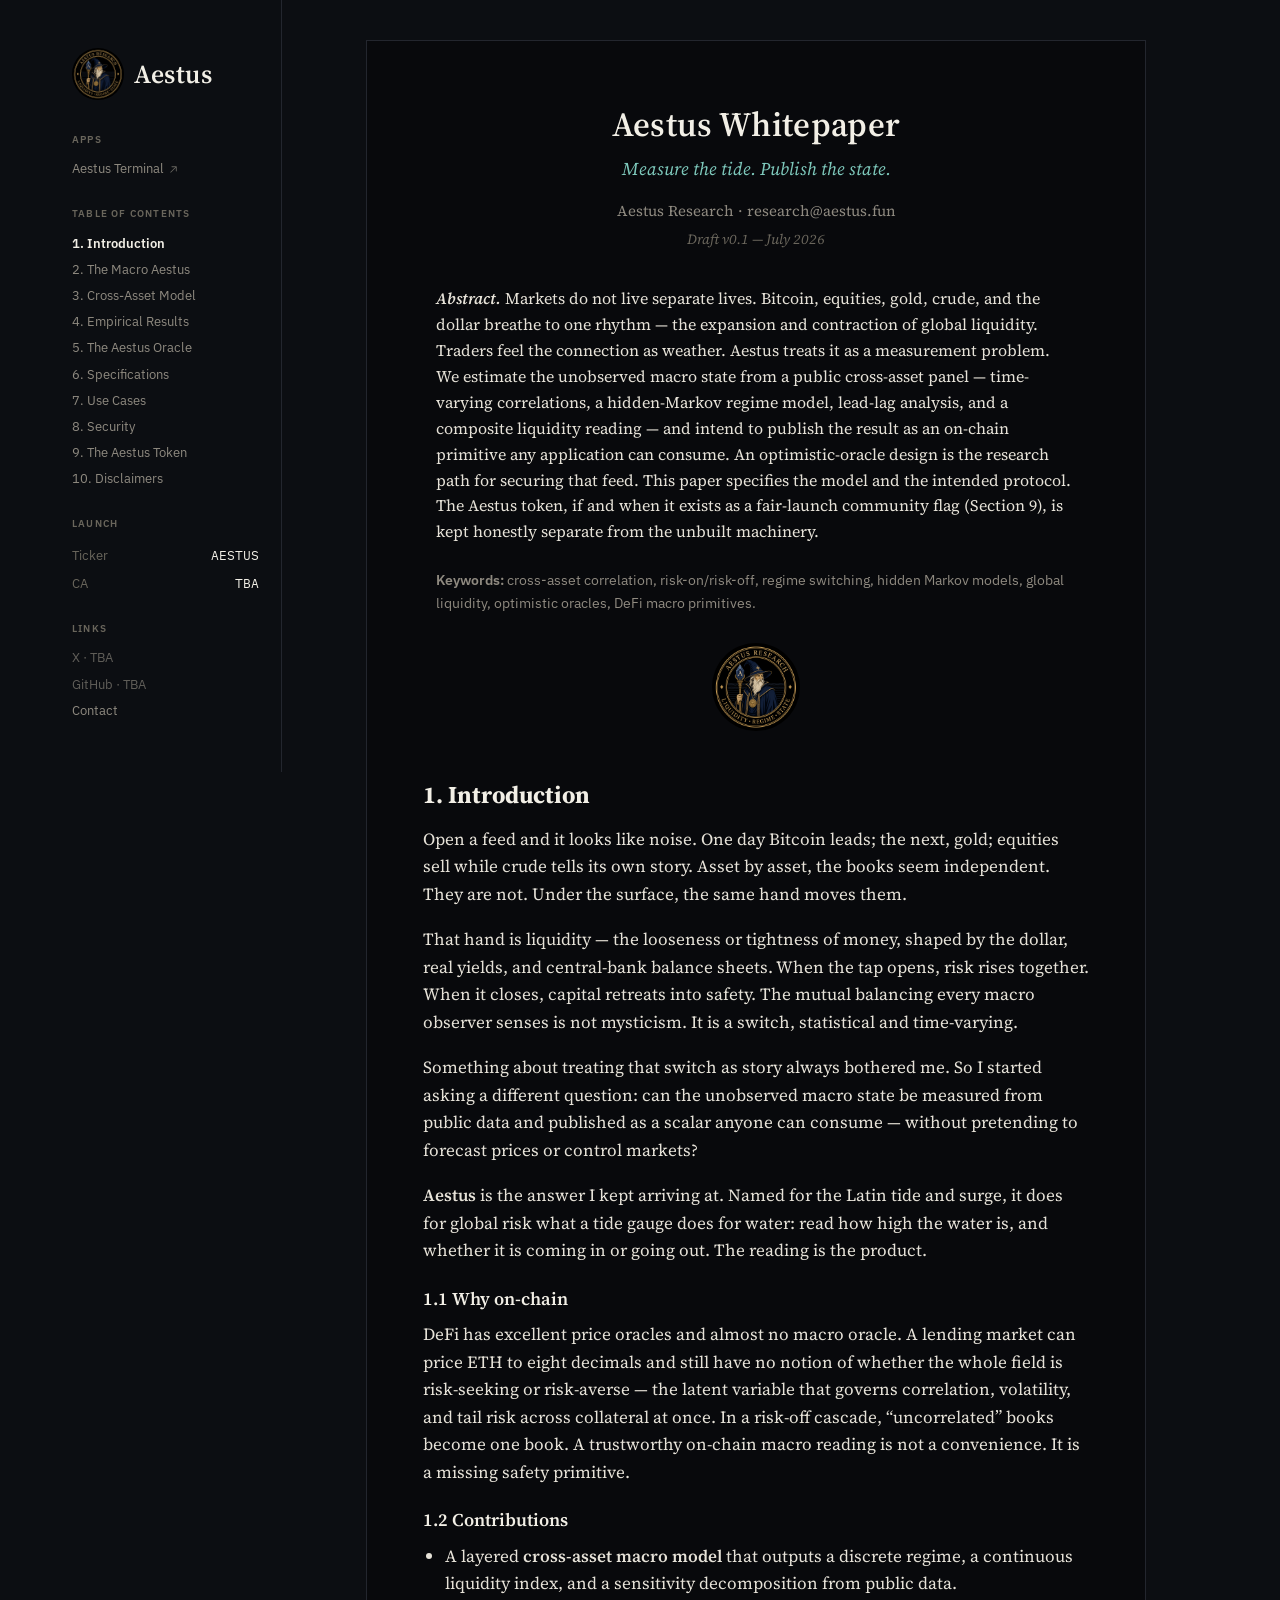
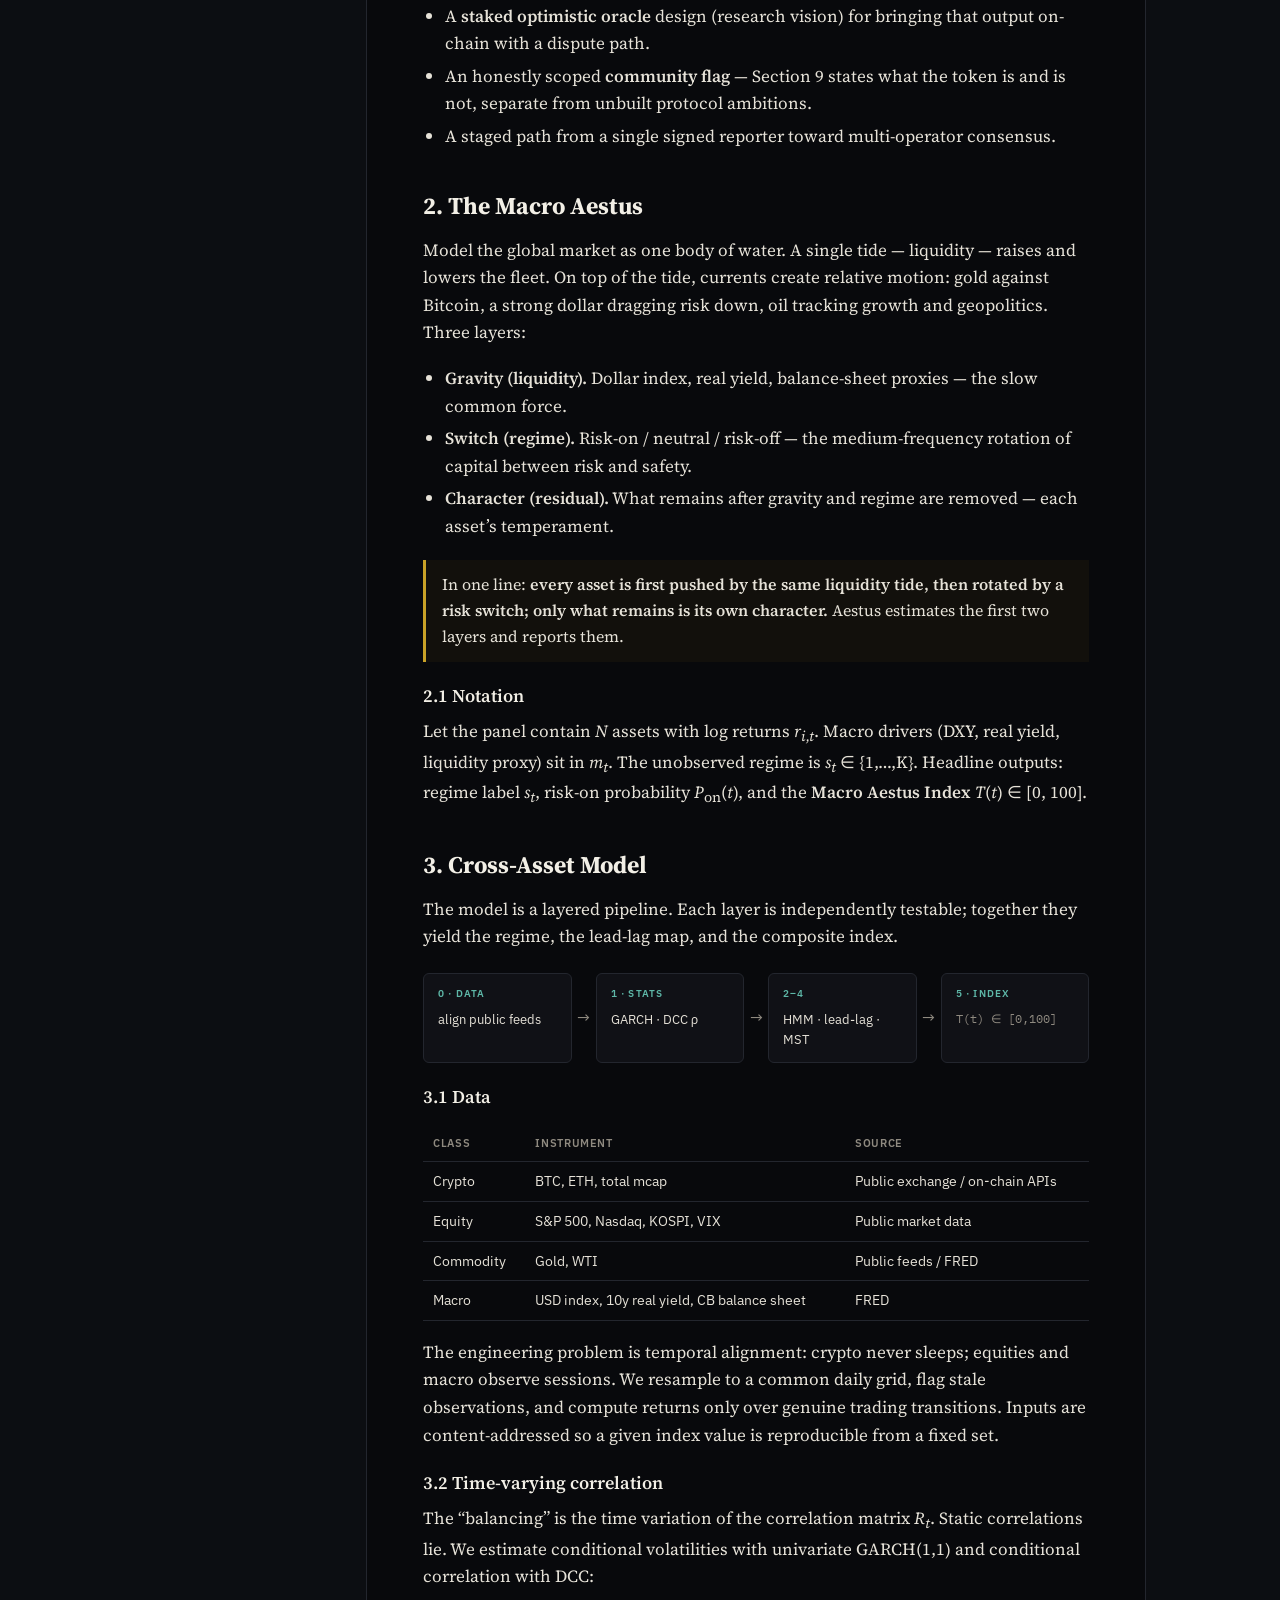
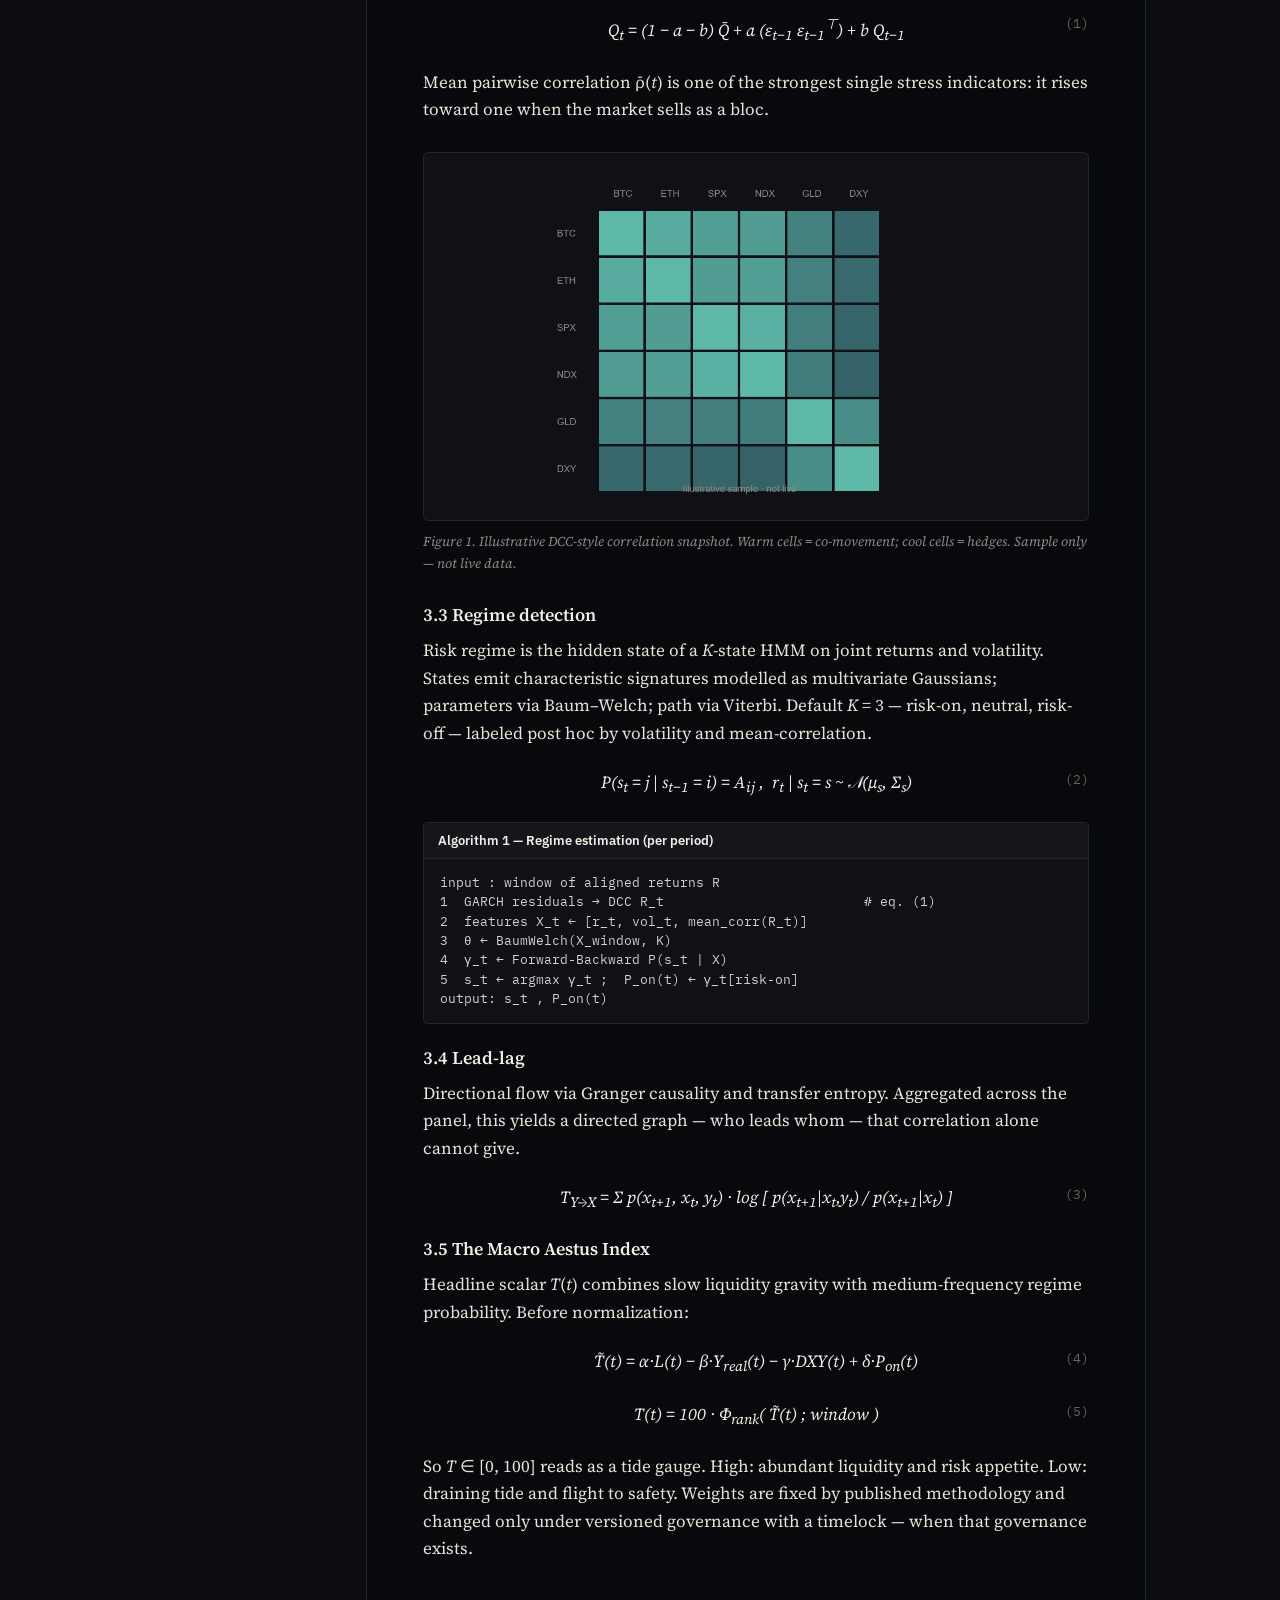
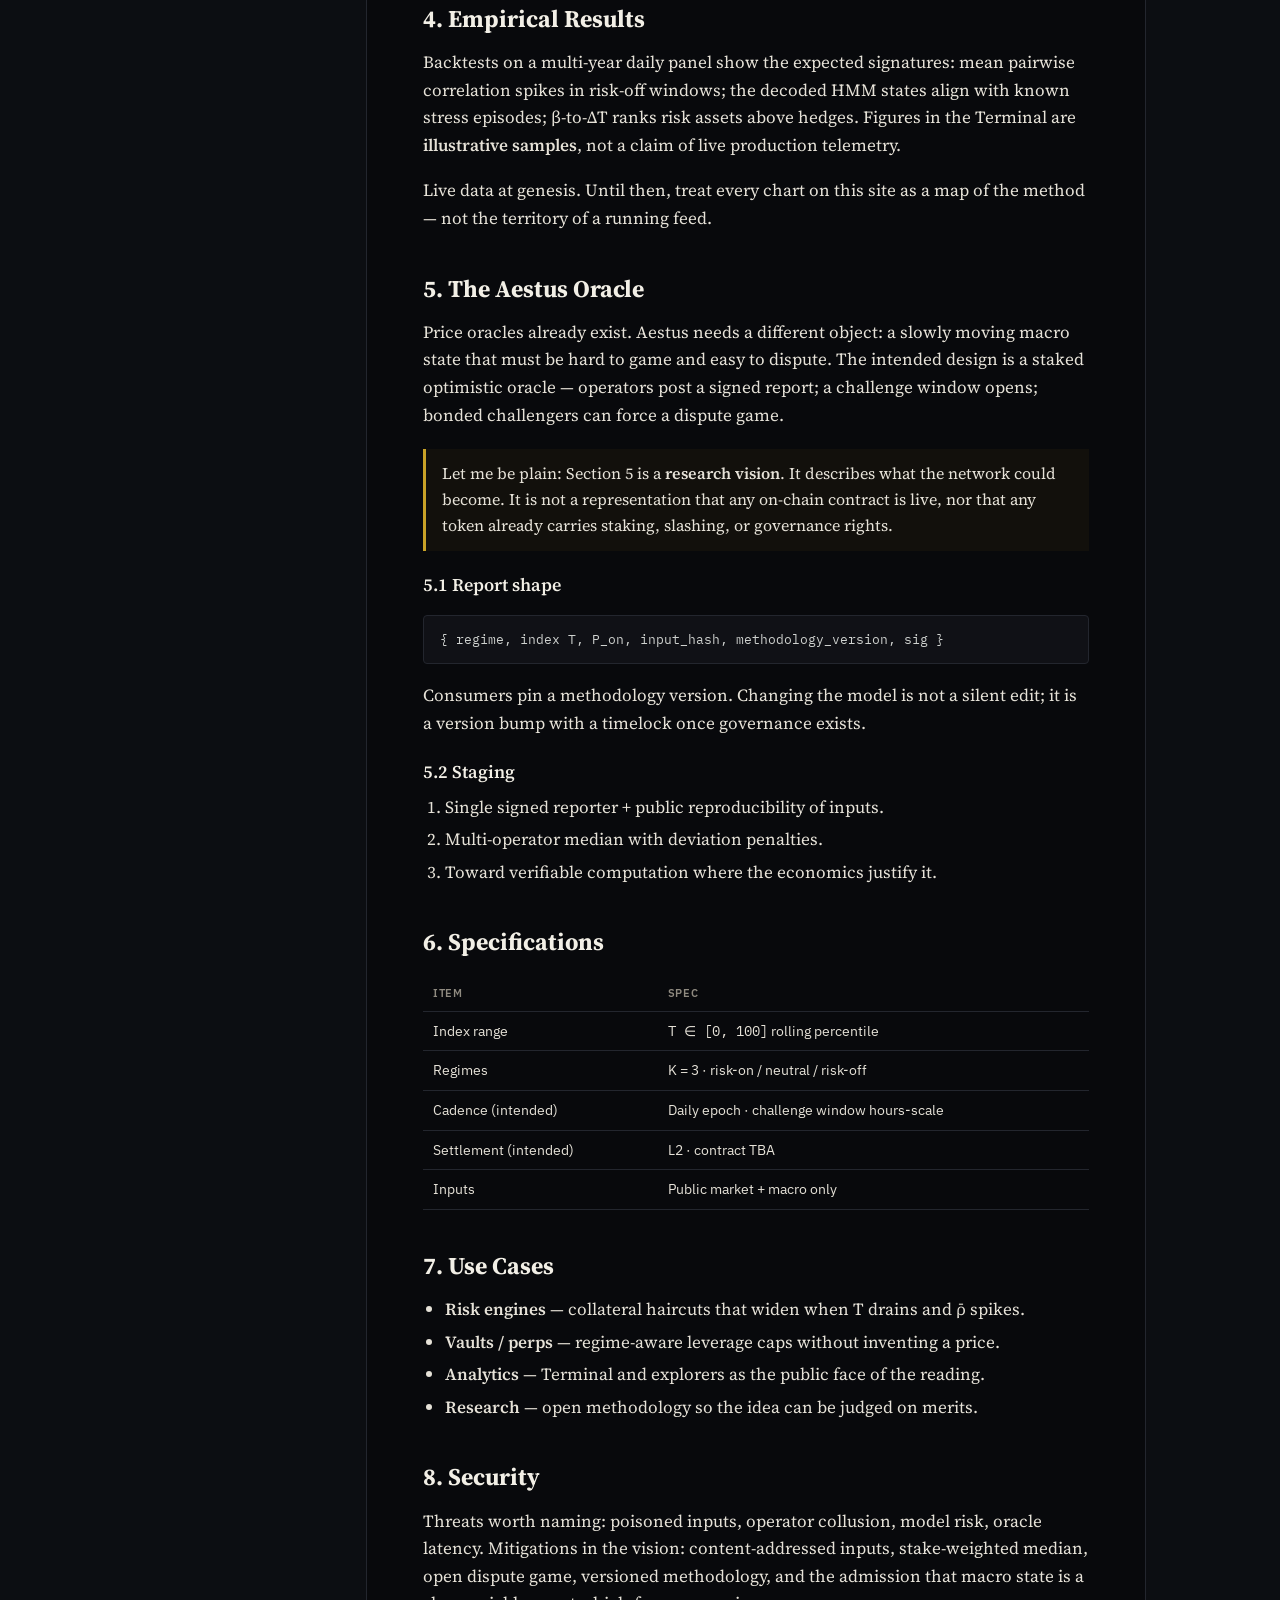
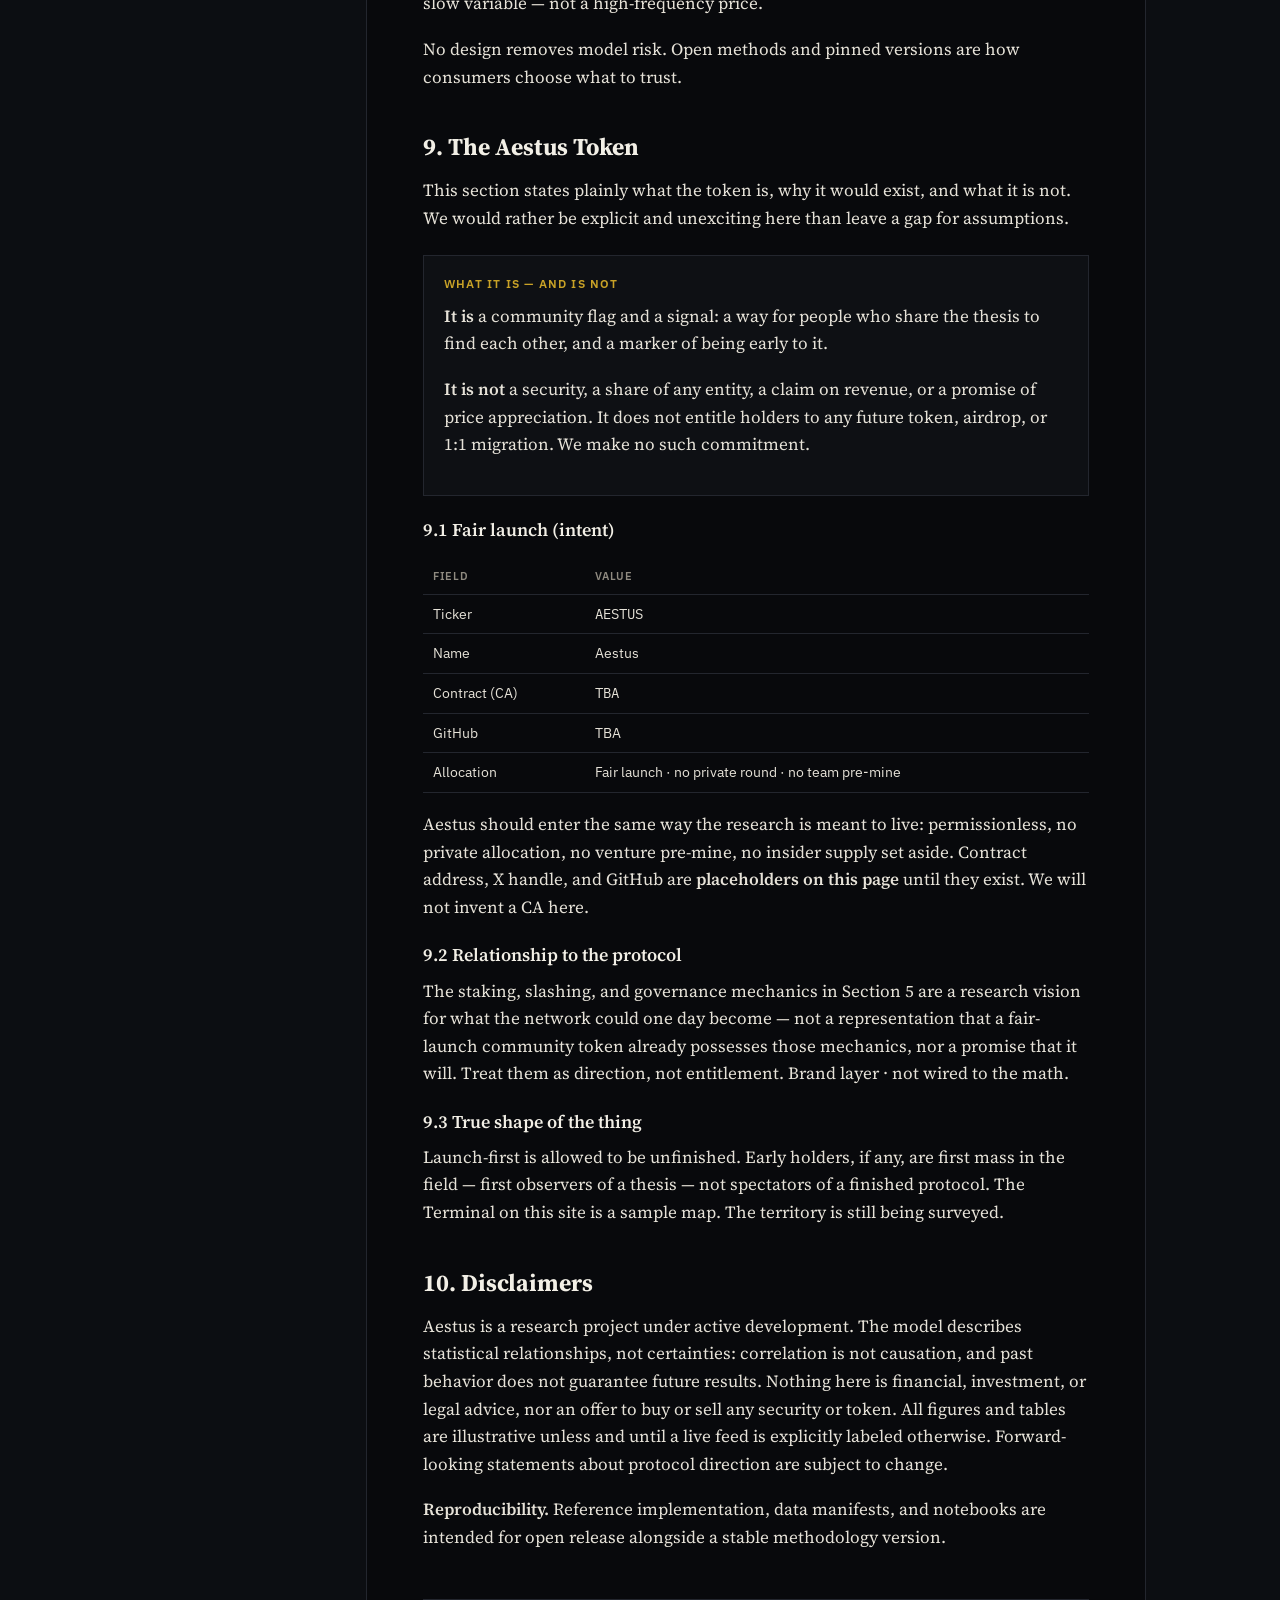
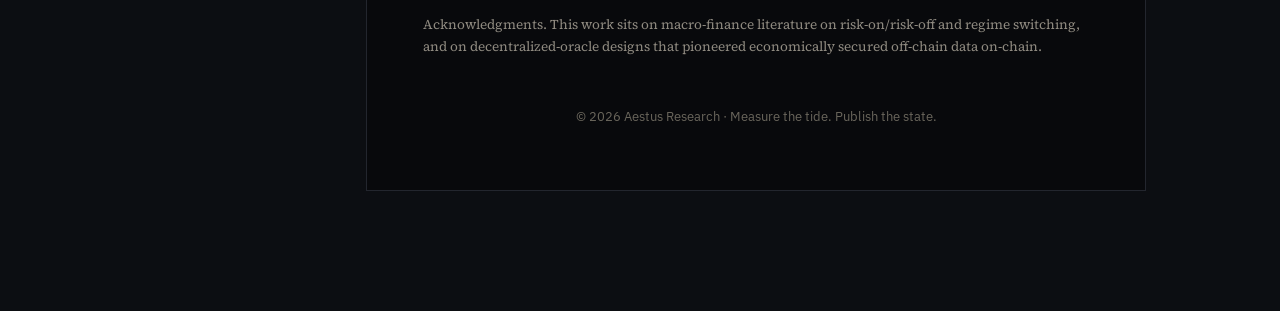
==== index.html @ 65a4066f "Add Aestus whitepaper site, SAMPLE Terminal, and brand assets. Co-authored-by: Cursor <cursoragent@c" ====
<!DOCTYPE html>
<html lang="en">
<head>
  <meta charset="UTF-8" />
  <meta name="viewport" content="width=device-width, initial-scale=1" />
  <title>Aestus Whitepaper</title>
  <meta name="description" content="Aestus — measure the liquidity tide, publish the macro state." />
  <link rel="icon" href="assets/favicon.ico" sizes="any" />
  <link rel="icon" type="image/png" sizes="32x32" href="assets/favicon-32.png" />
  <link rel="icon" type="image/png" sizes="16x16" href="assets/favicon-16.png" />
  <link rel="apple-touch-icon" sizes="180x180" href="assets/apple-touch-icon.png" />
  <link rel="preconnect" href="https://fonts.googleapis.com" />
  <link rel="preconnect" href="https://fonts.gstatic.com" crossorigin />
  <link href="https://fonts.googleapis.com/css2?family=IBM+Plex+Mono:wght@400;500&family=IBM+Plex+Sans:wght@400;500;600&family=Source+Serif+4:ital,opsz,wght@0,8..60,400;0,8..60,600;0,8..60,700;1,8..60,400&display=swap" rel="stylesheet" />
  <link rel="stylesheet" href="style.css" />
</head>
<body>
<div class="layout">
<aside class="sidebar">
  <div class="brand">
    <img src="assets/logo.png" alt="Aestus seal" />
    <span class="word">Aestus</span>
  </div>

  <div class="nav-group">
    <div class="nav-label">Apps</div>
    <a href="terminal.html">Aestus Terminal<svg class="ext" viewBox="0 0 7 7" fill="currentColor"><path d="M0.39 6.62C0.2 6.43 0.19 6.17 0.38 5.98L4.67 1.68L5.33 1.08L3.18 1.15H1.89C1.65 1.15 1.44 0.95 1.44 0.71C1.44 0.46 1.62 0.25 1.91 0.25H6.27C6.57 0.25 6.76 0.45 6.76 0.73V5.1C6.76 5.37 6.54 5.57 6.3 5.57C6.05 5.57 5.85 5.35 5.85 5.12V3.8L5.94 1.64L5.31 2.33L1.02 6.62C0.83 6.8 0.57 6.79 0.39 6.62Z"/></svg></a>
  </div>

  <div class="nav-group toc">
    <div class="nav-label">Table of Contents</div>
    <a href="#intro" class="active">1. Introduction</a>
    <a href="#tide">2. The Macro Aestus</a>
    <a href="#model">3. Cross-Asset Model</a>
    <a href="#empirical">4. Empirical Results</a>
    <a href="#oracle">5. The Aestus Oracle</a>
    <a href="#spec">6. Specifications</a>
    <a href="#usecases">7. Use Cases</a>
    <a href="#security">8. Security</a>
    <a href="#token">9. The Aestus Token</a>
    <a href="#disc">10. Disclaimers</a>
  </div>

  <div class="nav-group">
    <div class="nav-label">Launch</div>
    <span class="side-meta"><span class="k">Ticker</span> <span class="v mono">AESTUS</span></span>
    <span class="side-meta"><span class="k">CA</span> <span class="v mono">TBA</span></span>
  </div>

  <div class="nav-group">
    <div class="nav-label">Links</div>
    <a href="#" aria-disabled="true" id="link-x">X · TBA</a>
    <a href="#" aria-disabled="true" id="link-github">GitHub · TBA</a>
    <a href="mailto:research@aestus.fun">Contact</a>
  </div>
</aside>

<main class="main">
<article class="card">
  <h1 class="doc-title">Aestus Whitepaper</h1>
  <div class="subtitle">Measure the tide. Publish the state.</div>
  <div class="byline">Aestus Research &middot; <a href="mailto:research@aestus.fun">research@aestus.fun</a></div>
  <div class="docdate">Draft v0.1 — July 2026</div>

  <div class="abstract">
    <p><span class="ab-label">Abstract. </span>
    Markets do not live separate lives. Bitcoin, equities, gold, crude, and the dollar breathe
    to one rhythm — the expansion and contraction of global liquidity. Traders feel the
    connection as weather. Aestus treats it as a measurement problem. We estimate the
    unobserved macro state from a public cross-asset panel — time-varying correlations, a
    hidden-Markov regime model, lead-lag analysis, and a composite liquidity reading — and
    intend to publish the result as an on-chain primitive any application can consume.
    An optimistic-oracle design is the research path for securing that feed. This paper
    specifies the model and the intended protocol. The Aestus token, if and when it exists as
    a fair-launch community flag (Section 9), is kept honestly separate from the unbuilt
    machinery.</p>
  </div>
  <div class="keywords"><strong>Keywords:</strong> cross-asset correlation, risk-on/risk-off,
    regime switching, hidden Markov models, global liquidity, optimistic oracles,
    DeFi macro primitives.</div>

  <span class="emblem"><img src="assets/logo.png" alt="" /></span>

  <h2 id="intro">1. Introduction</h2>
  <p>
    Open a feed and it looks like noise. One day Bitcoin leads; the next, gold; equities sell
    while crude tells its own story. Asset by asset, the books seem independent. They are not.
    Under the surface, the same hand moves them.
  </p>
  <p>
    That hand is liquidity — the looseness or tightness of money, shaped by the dollar, real
    yields, and central-bank balance sheets. When the tap opens, risk rises together. When it
    closes, capital retreats into safety. The mutual balancing every macro observer senses is
    not mysticism. It is a switch, statistical and time-varying.
  </p>
  <p>
    Something about treating that switch as story always bothered me. So I started asking a
    different question: can the unobserved macro state be measured from public data and
    published as a scalar anyone can consume — without pretending to forecast prices or
    control markets?
  </p>
  <p>
    <strong>Aestus</strong> is the answer I kept arriving at. Named for the Latin tide and
    surge, it does for global risk what a tide gauge does for water: read how high the water
    is, and whether it is coming in or going out. The reading is the product.
  </p>

  <h3>1.1 Why on-chain</h3>
  <p>
    DeFi has excellent price oracles and almost no macro oracle. A lending market can price ETH
    to eight decimals and still have no notion of whether the whole field is risk-seeking or
    risk-averse — the latent variable that governs correlation, volatility, and tail risk across
    collateral at once. In a risk-off cascade, “uncorrelated” books become one book. A
    trustworthy on-chain macro reading is not a convenience. It is a missing safety primitive.
  </p>

  <h3>1.2 Contributions</h3>
  <ul>
    <li>A layered <strong>cross-asset macro model</strong> that outputs a discrete regime, a
      continuous liquidity index, and a sensitivity decomposition from public data.</li>
    <li>A <strong>staked optimistic oracle</strong> design (research vision) for bringing that
      output on-chain with a dispute path.</li>
    <li>An honestly scoped <strong>community flag</strong> — Section 9 states what the token is
      and is not, separate from unbuilt protocol ambitions.</li>
    <li>A staged path from a single signed reporter toward multi-operator consensus.</li>
  </ul>

  <h2 id="tide">2. The Macro Aestus</h2>
  <p>
    Model the global market as one body of water. A single tide — liquidity — raises and lowers
    the fleet. On top of the tide, currents create relative motion: gold against Bitcoin, a
    strong dollar dragging risk down, oil tracking growth and geopolitics. Three layers:
  </p>
  <ul>
    <li><strong>Gravity (liquidity).</strong> Dollar index, real yield, balance-sheet proxies —
      the slow common force.</li>
    <li><strong>Switch (regime).</strong> Risk-on / neutral / risk-off — the medium-frequency
      rotation of capital between risk and safety.</li>
    <li><strong>Character (residual).</strong> What remains after gravity and regime are removed —
      each asset’s temperament.</li>
  </ul>
  <div class="callout">
    In one line: <strong>every asset is first pushed by the same liquidity tide, then rotated by
    a risk switch; only what remains is its own character.</strong> Aestus estimates the first
    two layers and reports them.
  </div>

  <h3>2.1 Notation</h3>
  <p>
    Let the panel contain <em>N</em> assets with log returns
    <em>r<sub>i,t</sub></em>. Macro drivers (DXY, real yield, liquidity proxy) sit in
    <em>m<sub>t</sub></em>. The unobserved regime is
    <em>s<sub>t</sub></em> ∈ {1,…,K}. Headline outputs: regime label <em>s<sub>t</sub></em>,
    risk-on probability <em>P</em><sub>on</sub>(<em>t</em>), and the
    <strong>Macro Aestus Index</strong> <em>T</em>(<em>t</em>) ∈ [0, 100].
  </p>

  <h2 id="model">3. Cross-Asset Model</h2>
  <p>
    The model is a layered pipeline. Each layer is independently testable; together they yield
    the regime, the lead-lag map, and the composite index.
  </p>

  <div class="flow">
    <div class="flow-node"><div class="lbl">0 · Data</div><div class="ln">align public feeds</div></div>
    <div class="flow-arrow">→</div>
    <div class="flow-node"><div class="lbl">1 · Stats</div><div class="ln">GARCH · DCC ρ</div></div>
    <div class="flow-arrow">→</div>
    <div class="flow-node"><div class="lbl">2–4</div><div class="ln">HMM · lead-lag · MST</div></div>
    <div class="flow-arrow">→</div>
    <div class="flow-node"><div class="lbl">5 · Index</div><div class="ln mono">T(t) ∈ [0,100]</div></div>
  </div>

  <h3>3.1 Data</h3>
  <table>
    <thead><tr><th>Class</th><th>Instrument</th><th>Source</th></tr></thead>
    <tbody>
      <tr><td>Crypto</td><td>BTC, ETH, total mcap</td><td>Public exchange / on-chain APIs</td></tr>
      <tr><td>Equity</td><td>S&amp;P 500, Nasdaq, KOSPI, VIX</td><td>Public market data</td></tr>
      <tr><td>Commodity</td><td>Gold, WTI</td><td>Public feeds / FRED</td></tr>
      <tr><td>Macro</td><td>USD index, 10y real yield, CB balance sheet</td><td>FRED</td></tr>
    </tbody>
  </table>
  <p>
    The engineering problem is temporal alignment: crypto never sleeps; equities and macro
    observe sessions. We resample to a common daily grid, flag stale observations, and compute
    returns only over genuine trading transitions. Inputs are content-addressed so a given
    index value is reproducible from a fixed set.
  </p>

  <h3>3.2 Time-varying correlation</h3>
  <p>
    The “balancing” is the time variation of the correlation matrix <em>R<sub>t</sub></em>.
    Static correlations lie. We estimate conditional volatilities with univariate GARCH(1,1)
    and conditional correlation with DCC:
  </p>
  <div class="eq">
    Q<sub>t</sub> = (1 − a − b) Q̄ + a (ε<sub>t−1</sub> ε<sub>t−1</sub><sup>⊤</sup>) + b Q<sub>t−1</sub>
    <span class="num">(1)</span>
  </div>
  <p>
    Mean pairwise correlation ρ̄(<em>t</em>) is one of the strongest single stress indicators:
    it rises toward one when the market sells as a bloc.
  </p>

  <div class="figure">
    <div class="frame">
      <img src="assets/heatmap.png" width="420" height="320" alt="Illustrative correlation heatmap" style="width:100%;max-width:440px;height:auto;display:block;margin:0 auto" />
    </div>
    <div class="figcaption">Figure 1. Illustrative DCC-style correlation snapshot. Warm cells =
      co-movement; cool cells = hedges. Sample only — not live data.</div>
  </div>

  <h3>3.3 Regime detection</h3>
  <p>
    Risk regime is the hidden state of a <em>K</em>-state HMM on joint returns and volatility.
    States emit characteristic signatures modelled as multivariate Gaussians; parameters via
    Baum–Welch; path via Viterbi. Default <em>K</em> = 3 — risk-on, neutral, risk-off —
    labeled post hoc by volatility and mean-correlation.
  </p>
  <div class="eq">
    P(s<sub>t</sub> = j | s<sub>t−1</sub> = i) = A<sub>ij</sub> ,&nbsp;
    r<sub>t</sub> | s<sub>t</sub> = s ~ 𝒩(μ<sub>s</sub>, Σ<sub>s</sub>)
    <span class="num">(2)</span>
  </div>
  <div class="algo">
    <div class="algo-title">Algorithm 1 — Regime estimation (per period)</div>
    <pre>input : window of aligned returns R
1  GARCH residuals → DCC R_t                         # eq. (1)
2  features X_t ← [r_t, vol_t, mean_corr(R_t)]
3  θ ← BaumWelch(X_window, K)
4  γ_t ← Forward-Backward P(s_t | X)
5  s_t ← argmax γ_t ;  P_on(t) ← γ_t[risk-on]
output: s_t , P_on(t)</pre>
  </div>

  <h3>3.4 Lead-lag</h3>
  <p>
    Directional flow via Granger causality and transfer entropy. Aggregated across the panel,
    this yields a directed graph — who leads whom — that correlation alone cannot give.
  </p>
  <div class="eq">
    T<sub>Y→X</sub> = Σ p(x<sub>t+1</sub>, x<sub>t</sub>, y<sub>t</sub>) · log
    [ p(x<sub>t+1</sub>|x<sub>t</sub>,y<sub>t</sub>) / p(x<sub>t+1</sub>|x<sub>t</sub>) ]
    <span class="num">(3)</span>
  </div>

  <h3>3.5 The Macro Aestus Index</h3>
  <p>
    Headline scalar <em>T</em>(<em>t</em>) combines slow liquidity gravity with medium-frequency
    regime probability. Before normalization:
  </p>
  <div class="eq">
    T̃(t) = α·L(t) − β·Y<sub>real</sub>(t) − γ·DXY(t) + δ·P<sub>on</sub>(t)
    <span class="num">(4)</span>
  </div>
  <div class="eq">
    T(t) = 100 · Φ<sub>rank</sub>( T̃(t) ; window )
    <span class="num">(5)</span>
  </div>
  <p>
    So <em>T</em> ∈ [0, 100] reads as a tide gauge. High: abundant liquidity and risk appetite.
    Low: draining tide and flight to safety. Weights are fixed by published methodology and
    changed only under versioned governance with a timelock — when that governance exists.
  </p>

  <h2 id="empirical">4. Empirical Results</h2>
  <p>
    Backtests on a multi-year daily panel show the expected signatures: mean pairwise
    correlation spikes in risk-off windows; the decoded HMM states align with known stress
    episodes; β-to-ΔT ranks risk assets above hedges. Figures in the Terminal are
    <strong>illustrative samples</strong>, not a claim of live production telemetry.
  </p>
  <p>
    Live data at genesis. Until then, treat every chart on this site as a map of the method —
    not the territory of a running feed.
  </p>

  <h2 id="oracle">5. The Aestus Oracle</h2>
  <p>
    Price oracles already exist. Aestus needs a different object: a slowly moving macro state
    that must be hard to game and easy to dispute. The intended design is a staked optimistic
    oracle — operators post a signed report; a challenge window opens; bonded challengers can
    force a dispute game.
  </p>
  <div class="callout">
    Let me be plain: Section 5 is a <strong>research vision</strong>. It describes what the
    network could become. It is not a representation that any on-chain contract is live, nor
    that any token already carries staking, slashing, or governance rights.
  </div>

  <h3>5.1 Report shape</h3>
  <pre>{ regime, index T, P_on, input_hash, methodology_version, sig }</pre>
  <p>
    Consumers pin a methodology version. Changing the model is not a silent edit; it is a
    version bump with a timelock once governance exists.
  </p>

  <h3>5.2 Staging</h3>
  <ol>
    <li>Single signed reporter + public reproducibility of inputs.</li>
    <li>Multi-operator median with deviation penalties.</li>
    <li>Toward verifiable computation where the economics justify it.</li>
  </ol>

  <h2 id="spec">6. Specifications</h2>
  <table>
    <thead><tr><th>Item</th><th>Spec</th></tr></thead>
    <tbody>
      <tr><td>Index range</td><td><span class="mono">T ∈ [0, 100]</span> rolling percentile</td></tr>
      <tr><td>Regimes</td><td>K = 3 · risk-on / neutral / risk-off</td></tr>
      <tr><td>Cadence (intended)</td><td>Daily epoch · challenge window hours-scale</td></tr>
      <tr><td>Settlement (intended)</td><td>L2 · contract TBA</td></tr>
      <tr><td>Inputs</td><td>Public market + macro only</td></tr>
    </tbody>
  </table>

  <h2 id="usecases">7. Use Cases</h2>
  <ul>
    <li><strong>Risk engines</strong> — collateral haircuts that widen when T drains and ρ̄ spikes.</li>
    <li><strong>Vaults / perps</strong> — regime-aware leverage caps without inventing a price.</li>
    <li><strong>Analytics</strong> — Terminal and explorers as the public face of the reading.</li>
    <li><strong>Research</strong> — open methodology so the idea can be judged on merits.</li>
  </ul>

  <h2 id="security">8. Security</h2>
  <p>
    Threats worth naming: poisoned inputs, operator collusion, model risk, oracle latency.
    Mitigations in the vision: content-addressed inputs, stake-weighted median, open dispute
    game, versioned methodology, and the admission that macro state is a slow variable — not a
    high-frequency price.
  </p>
  <p>
    No design removes model risk. Open methods and pinned versions are how consumers choose
    what to trust.
  </p>

  <h2 id="token">9. The Aestus Token</h2>
  <p>
    This section states plainly what the token is, why it would exist, and what it is not.
    We would rather be explicit and unexciting here than leave a gap for assumptions.
  </p>

  <div class="honesty">
    <h4>What it is — and is not</h4>
    <p>
      <strong>It is</strong> a community flag and a signal: a way for people who share the
      thesis to find each other, and a marker of being early to it.
    </p>
    <p>
      <strong>It is not</strong> a security, a share of any entity, a claim on revenue, or a
      promise of price appreciation. It does not entitle holders to any future token, airdrop,
      or 1:1 migration. We make no such commitment.
    </p>
  </div>

  <h3>9.1 Fair launch (intent)</h3>
  <table>
    <thead><tr><th>Field</th><th>Value</th></tr></thead>
    <tbody>
      <tr><td>Ticker</td><td><span class="mono">AESTUS</span></td></tr>
      <tr><td>Name</td><td>Aestus</td></tr>
      <tr><td>Contract (CA)</td><td><span class="mono" id="ca-value">TBA</span></td></tr>
      <tr><td>GitHub</td><td><span id="github-value">TBA</span></td></tr>
      <tr><td>Allocation</td><td>Fair launch · no private round · no team pre-mine</td></tr>
    </tbody>
  </table>
  <p>
    Aestus should enter the same way the research is meant to live: permissionless, no private
    allocation, no venture pre-mine, no insider supply set aside. Contract address, X handle,
    and GitHub are <strong>placeholders on this page</strong> until they exist. We will not
    invent a CA here.
  </p>

  <h3>9.2 Relationship to the protocol</h3>
  <p>
    The staking, slashing, and governance mechanics in Section 5 are a research vision for what
    the network could one day become — not a representation that a fair-launch community token
    already possesses those mechanics, nor a promise that it will. Treat them as direction, not
    entitlement. Brand layer · not wired to the math.
  </p>

  <h3>9.3 True shape of the thing</h3>
  <p>
    Launch-first is allowed to be unfinished. Early holders, if any, are first mass in the field —
    first observers of a thesis — not spectators of a finished protocol. The Terminal on this
    site is a sample map. The territory is still being surveyed.
  </p>

  <h2 id="disc">10. Disclaimers</h2>
  <p>
    Aestus is a research project under active development. The model describes statistical
    relationships, not certainties: correlation is not causation, and past behavior does not
    guarantee future results. Nothing here is financial, investment, or legal advice, nor an
    offer to buy or sell any security or token. All figures and tables are illustrative unless
    and until a live feed is explicitly labeled otherwise. Forward-looking statements about
    protocol direction are subject to change.
  </p>
  <p>
    <strong>Reproducibility.</strong> Reference implementation, data manifests, and notebooks
    are intended for open release alongside a stable methodology version.
  </p>

  <div class="footnote">
    <p>Acknowledgments. This work sits on macro-finance literature on risk-on/risk-off and
      regime switching, and on decentralized-oracle designs that pioneered economically secured
      off-chain data on-chain.</p>
  </div>

  <div class="footer">© 2026 Aestus Research · Measure the tide. Publish the state.</div>
</article>
</main>
</div>

<script>
(function () {
  var links = Array.prototype.slice.call(document.querySelectorAll('.toc a'));
  var ids = links.map(function (a) { return a.getAttribute('href').slice(1); });
  var sections = ids.map(function (id) { return document.getElementById(id); }).filter(Boolean);
  function sync() {
    var y = window.scrollY + 80;
    var cur = sections[0] && sections[0].id;
    for (var i = 0; i < sections.length; i++) {
      if (sections[i].offsetTop <= y) cur = sections[i].id;
    }
    links.forEach(function (a) {
      a.classList.toggle('active', a.getAttribute('href') === '#' + cur);
    });
  }
  window.addEventListener('scroll', sync, { passive: true });
  sync();
})();
</script>
</body>
</html>
---- style.css ----
:root {
  --paper: #0c0e12;
  --card: #08090c;
  --ink: #e6e2d8;
  --head: #f2efe6;
  --muted: #8f8a80;
  --faint: #6a665c;
  --rule: #23262e;
  --accent: #5eb8a8;
  --accent-soft: #7ec9bc;
  --gold: #c9a227;
  --navy: #1a2744;
  --link: #6a9fd4;
  --panel: #101116;
  --green: #5dbb72;
  --warn: #c9a227;
  --off: #d46a8a;
  --sidebar: 232px;
}

* { box-sizing: border-box; }
html { scroll-behavior: smooth; }
body {
  margin: 0;
  background: var(--paper);
  color: var(--ink);
  font-family: "Source Serif 4", "Times New Roman", serif;
  font-size: 17px;
  line-height: 1.62;
  -webkit-font-smoothing: antialiased;
}
a { color: var(--link); text-decoration: none; }
a:hover { text-decoration: underline; }
::selection { background: var(--link); color: #111; }

.layout {
  display: grid;
  grid-template-columns: var(--sidebar) minmax(0, 1fr);
  max-width: 1180px;
  margin: 0 auto;
}
.sidebar {
  align-self: start;
  position: sticky;
  top: 0;
  max-height: 100vh;
  overflow-y: auto;
  padding: 40px 22px 48px;
  font-family: "IBM Plex Sans", system-ui, sans-serif;
  border-right: 1px solid var(--rule);
}
.brand {
  display: flex;
  align-items: center;
  gap: 10px;
  margin: 8px 0 32px;
}
.brand img {
  height: 52px;
  width: auto;
  border-radius: 50%;
  flex: 0 0 auto;
}
.brand .word {
  font-family: "Source Serif 4", serif;
  font-size: 26px;
  font-weight: 600;
  letter-spacing: 0.02em;
  color: var(--head);
}
.nav-group { margin-top: 24px; }
.nav-label {
  font-size: 10px;
  font-weight: 600;
  text-transform: uppercase;
  letter-spacing: 0.12em;
  margin-bottom: 8px;
  color: var(--faint);
}
.nav-group a {
  display: flex;
  align-items: center;
  gap: 6px;
  color: var(--muted);
  font-size: 13px;
  line-height: 1.4;
  padding: 4px 0;
}
.nav-group a:hover { color: var(--head); text-decoration: none; }
.toc a.active { color: var(--head); font-weight: 600; }
.ext { width: 7px; height: 7px; flex: 0 0 auto; opacity: 0.7; }
.side-meta {
  display: flex;
  justify-content: space-between;
  gap: 8px;
  font-size: 12.5px;
  padding: 4px 0;
  color: var(--muted);
}
.side-meta .k { color: var(--faint); }
.side-meta .v { color: var(--head); text-align: right; }
.side-meta .mono, .mono { font-family: "IBM Plex Mono", monospace; }
a[aria-disabled="true"] {
  opacity: 0.65;
  pointer-events: none;
  cursor: default;
}

.main { min-width: 0; padding: 40px 28px 120px; }
.card {
  background: var(--card);
  max-width: 780px;
  margin: 0 auto;
  padding: 64px 56px;
  border: 1px solid var(--rule);
  animation: fadeIn 0.7s ease both;
}
@keyframes fadeIn {
  from { opacity: 0; transform: translateY(6px); }
  to { opacity: 1; transform: none; }
}
@media (prefers-reduced-motion: reduce) {
  .card { animation: none; }
  html { scroll-behavior: auto; }
}

.doc-title {
  font-size: 34px;
  line-height: 1.15;
  font-weight: 600;
  text-align: center;
  margin: 0 0 10px;
  color: var(--head);
  letter-spacing: 0.01em;
}
.subtitle {
  text-align: center;
  color: var(--accent-soft);
  font-size: 18px;
  font-style: italic;
  margin: 0 0 16px;
}
.byline {
  text-align: center;
  color: var(--muted);
  font-size: 15px;
  margin-bottom: 4px;
}
.byline a { color: var(--muted); }
.docdate {
  text-align: center;
  color: var(--faint);
  font-size: 14px;
  margin-bottom: 36px;
  font-style: italic;
}
.abstract {
  font-size: 16px;
  margin: 0 auto 24px;
  max-width: 640px;
}
.abstract .ab-label { font-weight: 600; font-style: italic; }
.keywords {
  font-size: 14px;
  color: var(--muted);
  max-width: 640px;
  margin: 0 auto 18px;
  font-family: "IBM Plex Sans", sans-serif;
}
.emblem {
  display: block;
  text-align: center;
  margin: 28px 0 8px;
}
.emblem img {
  height: 88px;
  width: auto;
  border-radius: 50%;
}

h2 {
  font-size: 24px;
  line-height: 1.35;
  font-weight: 700;
  margin: 40px 0 14px;
  scroll-margin-top: 24px;
  color: var(--head);
}
h3 {
  font-size: 18px;
  line-height: 1.35;
  font-weight: 600;
  margin: 22px 0 10px;
  scroll-margin-top: 24px;
  color: var(--head);
}
p { margin: 0 0 18px; }
ul, ol { margin: 0 0 18px; padding-left: 22px; }
li { margin: 5px 0; }
strong { font-weight: 600; }

.eq {
  text-align: center;
  font-style: italic;
  font-size: 17px;
  margin: 22px 0;
  color: var(--head);
  position: relative;
  padding: 0 36px;
}
.eq .num {
  font-style: normal;
  color: var(--faint);
  position: absolute;
  right: 0;
  font-size: 13px;
  font-family: "IBM Plex Mono", monospace;
}

pre, .algo {
  background: var(--panel);
  border: 1px solid var(--rule);
  border-radius: 4px;
  margin: 18px 0;
  font-family: "IBM Plex Mono", monospace;
  font-size: 12.5px;
  line-height: 1.55;
  color: #cfd2cf;
}
pre { padding: 14px 16px; overflow-x: auto; }
.algo .algo-title {
  background: #15161c;
  border-bottom: 1px solid var(--rule);
  padding: 8px 14px;
  font-weight: 600;
  color: var(--head);
  font-family: "IBM Plex Sans", sans-serif;
  font-size: 12.5px;
}
.algo pre { border: none; margin: 0; background: none; border-radius: 0; }
code {
  font-family: "IBM Plex Mono", monospace;
  font-size: 0.86em;
  background: var(--panel);
  padding: 1px 5px;
  border-radius: 3px;
}

table {
  width: 100%;
  border-collapse: collapse;
  margin: 18px 0;
  font-size: 14px;
  font-family: "IBM Plex Sans", sans-serif;
}
th, td {
  text-align: left;
  padding: 8px 10px;
  border-bottom: 1px solid var(--rule);
  vertical-align: top;
}
th {
  font-weight: 600;
  color: var(--muted);
  font-size: 11px;
  letter-spacing: 0.06em;
  text-transform: uppercase;
}

.figure { margin: 28px 0; text-align: center; }
.figure .frame {
  background: var(--panel);
  border: 1px solid var(--rule);
  border-radius: 6px;
  padding: 16px;
}
.figcaption {
  font-size: 13.5px;
  color: var(--muted);
  margin-top: 10px;
  font-style: italic;
  text-align: left;
}
.callout {
  border-left: 3px solid var(--gold);
  background: #12100c;
  padding: 12px 16px;
  margin: 20px 0;
  font-size: 16px;
}
.honesty {
  border: 1px solid var(--rule);
  background: #0e1014;
  padding: 18px 20px;
  margin: 22px 0;
}
.honesty h4 {
  margin: 0 0 10px;
  font-family: "IBM Plex Sans", sans-serif;
  font-size: 12px;
  letter-spacing: 0.1em;
  text-transform: uppercase;
  color: var(--gold);
  font-style: normal;
  font-weight: 600;
}
.flow {
  display: flex;
  align-items: stretch;
  margin: 22px 0;
  font-family: "IBM Plex Sans", sans-serif;
}
.flow-node {
  flex: 1;
  background: var(--panel);
  border: 1px solid var(--rule);
  border-radius: 6px;
  padding: 12px 14px;
  min-width: 0;
}
.flow-node .lbl {
  font-size: 10px;
  letter-spacing: 0.12em;
  text-transform: uppercase;
  color: var(--accent);
  margin-bottom: 8px;
  font-weight: 600;
}
.flow-node .ln { font-size: 13px; line-height: 1.55; }
.flow-node .ln.mono {
  font-family: "IBM Plex Mono", monospace;
  font-size: 11.5px;
  color: var(--muted);
}
.flow-arrow {
  display: flex;
  align-items: center;
  justify-content: center;
  color: var(--muted);
  font-size: 16px;
  flex: 0 0 24px;
}
.footnote {
  font-size: 13.5px;
  color: var(--muted);
  border-top: 1px solid var(--rule);
  margin-top: 48px;
  padding-top: 14px;
}
.footer {
  font-family: "IBM Plex Sans", sans-serif;
  font-size: 12.5px;
  color: var(--faint);
  text-align: center;
  margin-top: 48px;
}
hr {
  border: none;
  border-top: 1px solid var(--rule);
  margin: 40px 0;
}

/* Terminal */
.topbar {
  display: flex;
  align-items: center;
  gap: 12px;
  padding: 12px 24px;
  border-bottom: 1px solid var(--rule);
  position: sticky;
  top: 0;
  background: rgba(12, 14, 18, 0.94);
  backdrop-filter: blur(8px);
  z-index: 10;
  font-family: "IBM Plex Sans", sans-serif;
}
.topbar img {
  height: 44px;
  width: auto;
  border-radius: 50%;
}
.topbar .name {
  font-family: "Source Serif 4", serif;
  font-size: 22px;
  font-weight: 600;
  color: var(--head);
}
.badge {
  display: inline-flex;
  align-items: center;
  gap: 6px;
  font-size: 10.5px;
  letter-spacing: 0.08em;
  text-transform: uppercase;
  color: var(--gold);
  border: 1px solid #5a4a1c;
  background: #161208;
  border-radius: 4px;
  padding: 3px 9px;
}
.topbar .spacer { flex: 1; }
.topbar .meta { font-size: 12px; color: var(--faint); }
.tabs {
  display: flex;
  gap: 2px;
  padding: 0 24px;
  border-bottom: 1px solid var(--rule);
  position: sticky;
  top: 69px;
  background: var(--paper);
  z-index: 9;
  overflow-x: auto;
  font-family: "IBM Plex Sans", sans-serif;
}
.tabs a {
  padding: 12px 14px;
  font-size: 13.5px;
  color: var(--muted);
  border-bottom: 2px solid transparent;
  margin-bottom: -1px;
  white-space: nowrap;
}
.tabs a:hover { color: var(--ink); text-decoration: none; }
.tabs a.active {
  color: var(--head);
  border-bottom-color: var(--accent);
  font-weight: 600;
}
.wrap {
  max-width: 1120px;
  margin: 0 auto;
  padding: 22px 24px 80px;
  font-family: "IBM Plex Sans", sans-serif;
  font-size: 14px;
}
.view { display: none; }
.view.active { display: block; }
.grid { display: grid; gap: 16px; }
.row2 { grid-template-columns: 1fr 1fr; }
.row12 { grid-template-columns: 1.05fr 1fr; }
.tcard {
  background: var(--panel);
  border: 1px solid var(--rule);
  border-radius: 8px;
  padding: 16px 18px;
}
.tcard h2 {
  margin: 0 0 4px;
  font-size: 11px;
  letter-spacing: 0.1em;
  text-transform: uppercase;
  color: var(--faint);
  font-weight: 600;
  font-family: "IBM Plex Sans", sans-serif;
}
.tcard .sub {
  font-size: 12px;
  color: var(--muted);
  margin-bottom: 12px;
}
.gaugewrap {
  display: flex;
  flex-direction: column;
  align-items: center;
  justify-content: center;
}
.regime-tag {
  margin-top: 4px;
  font-size: 13px;
  font-weight: 600;
  padding: 4px 14px;
  border-radius: 999px;
  border: 1px solid #1f5b40;
  color: var(--green);
  background: #0e1a14;
}
.regime-pill-row { display: flex; gap: 8px; margin-top: 6px; width: 100%; }
.pill {
  flex: 1;
  text-align: center;
  padding: 9px 4px;
  border-radius: 6px;
  border: 1px solid var(--rule);
  font-size: 12.5px;
  color: var(--muted);
  background: #0c0d12;
}
.pill.cur {
  color: var(--head);
  border-color: var(--accent);
  background: #0e1614;
  font-weight: 600;
}
.prob {
  margin-top: 7px;
  height: 5px;
  border-radius: 3px;
  background: #0c0d12;
  overflow: hidden;
}
.prob > i { display: block; height: 100%; background: var(--accent); }
.drv, .kv {
  display: flex;
  justify-content: space-between;
  align-items: center;
  padding: 8px 0;
  border-bottom: 1px solid var(--rule);
  font-size: 13.5px;
}
.drv:last-child, .kv:last-child { border-bottom: none; }
.drv .k, .kv .k { color: var(--muted); }
.drv .v, .kv .v {
  font-family: "IBM Plex Mono", monospace;
  font-weight: 500;
  text-align: right;
}
.mono { font-family: "IBM Plex Mono", monospace; }
.heatimg { width: 100%; max-width: 420px; display: block; margin: 6px auto 0; }
.note {
  font-size: 12px;
  color: var(--faint);
  margin-top: 10px;
  line-height: 1.5;
}
.foot {
  margin-top: 28px;
  font-size: 12.5px;
  color: var(--faint);
  text-align: center;
  line-height: 1.65;
}
.sample-chart {
  width: 100%;
  height: 180px;
  display: block;
}

@media (max-width: 980px) {
  .layout { grid-template-columns: 1fr; }
  .sidebar {
    position: static;
    max-height: none;
    border-right: none;
    border-bottom: 1px solid var(--rule);
  }
  .main { padding: 20px 12px 72px; }
  .card { padding: 32px 20px; }
  .row2, .row12 { grid-template-columns: 1fr; }
}
@media (max-width: 560px) {
  .flow { flex-direction: column; }
  .flow-arrow { height: 22px; transform: rotate(90deg); }
}
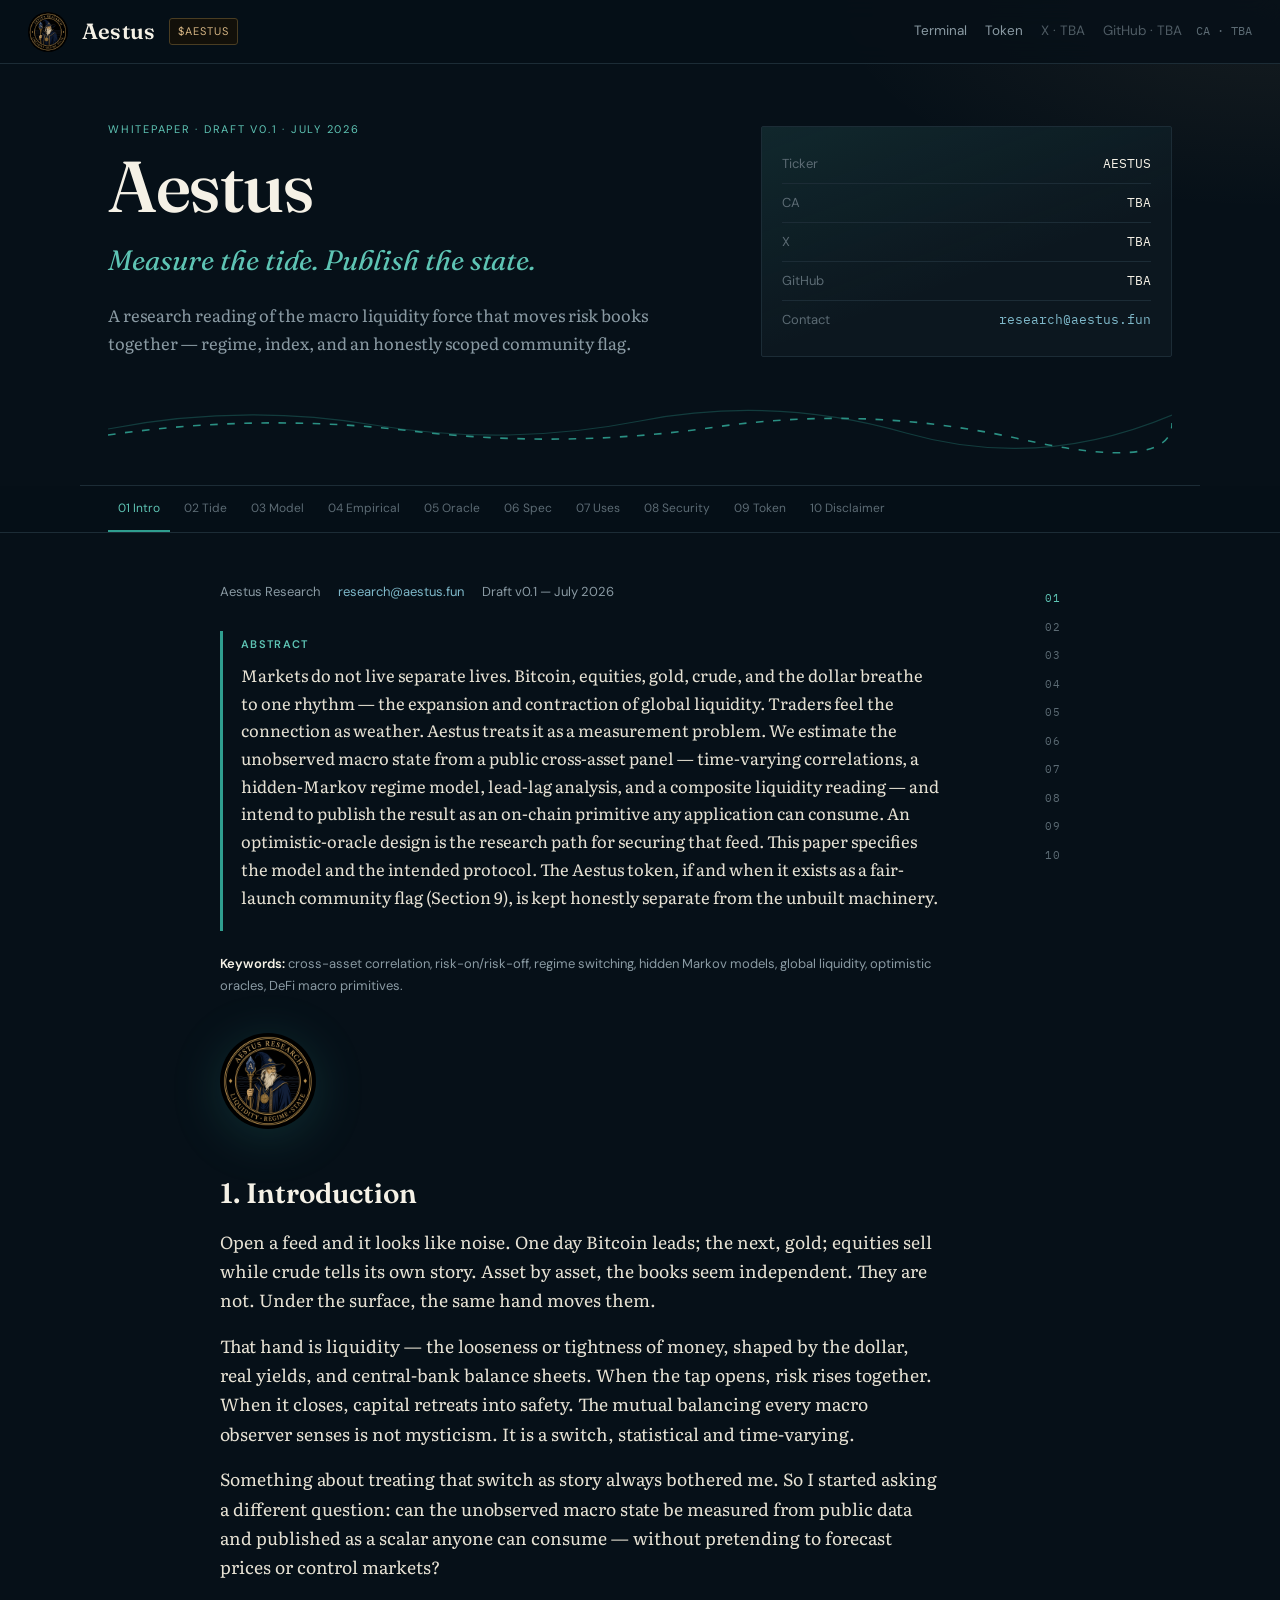
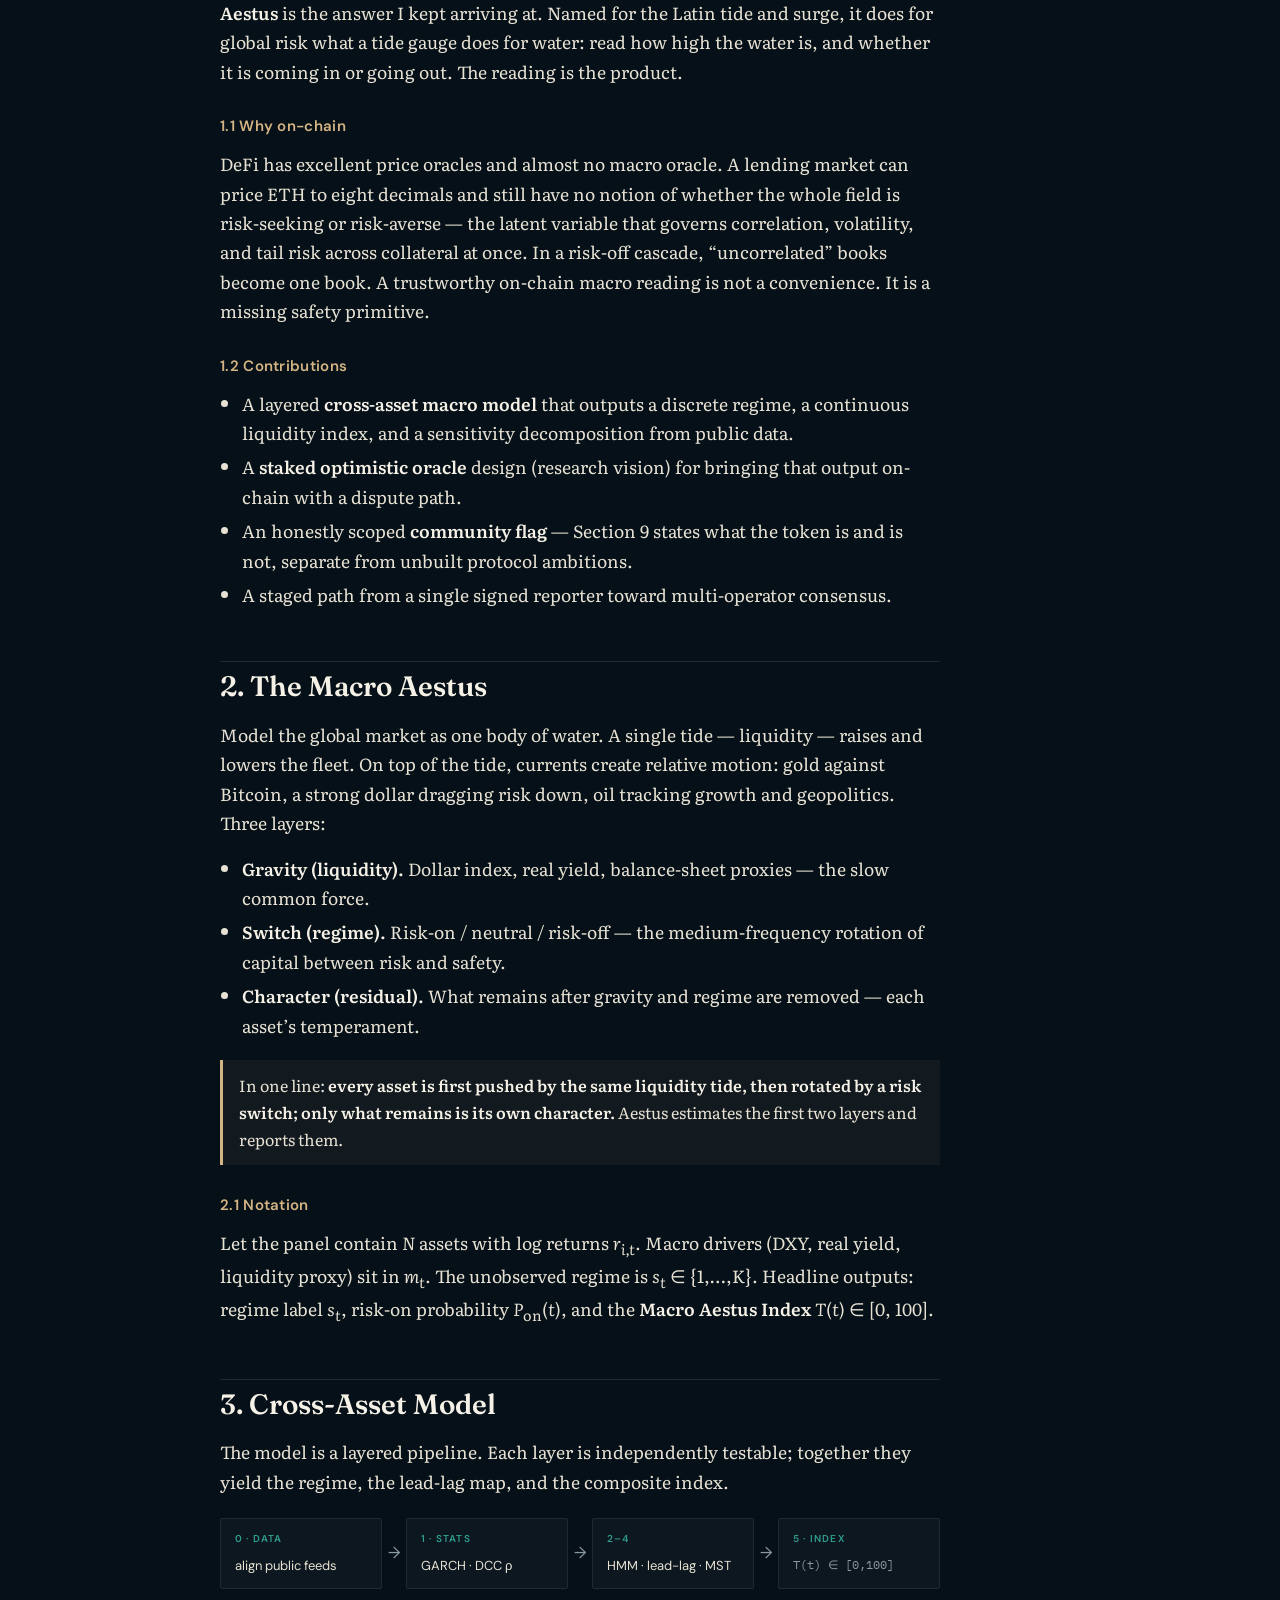
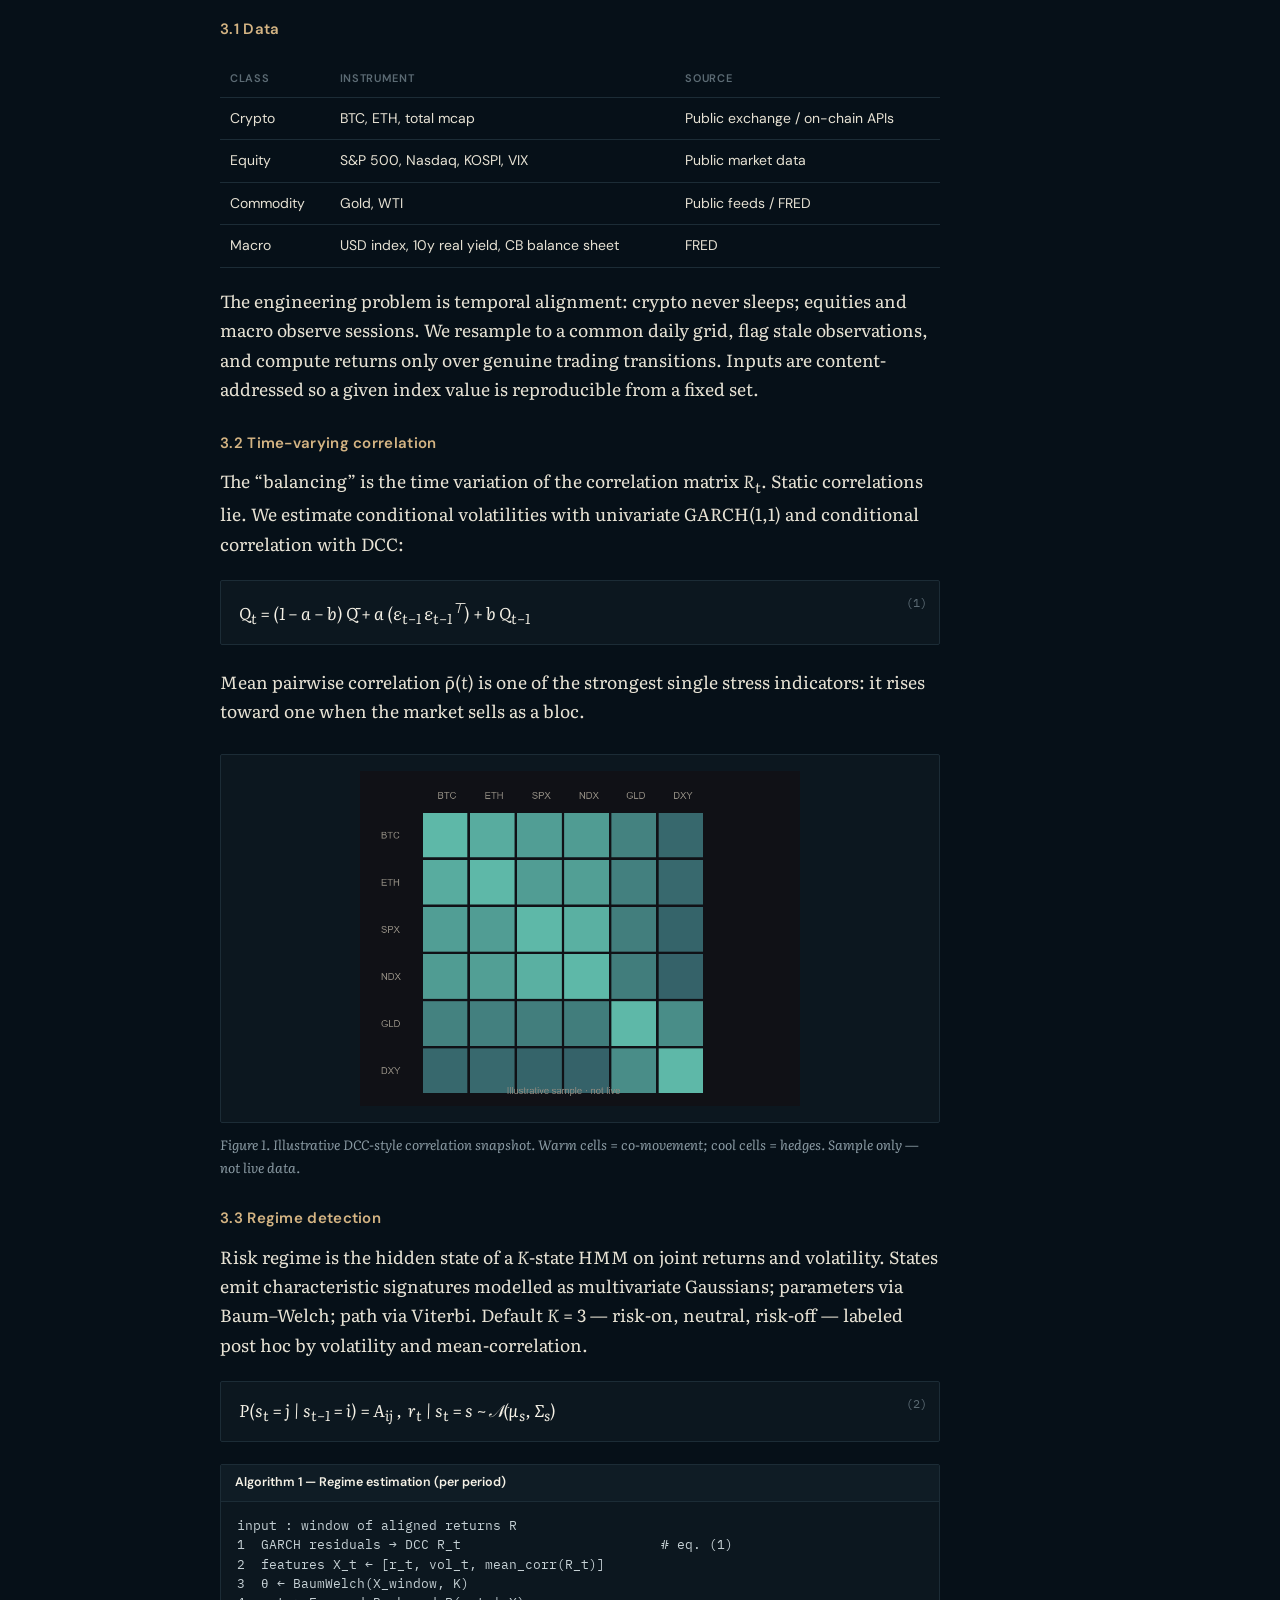
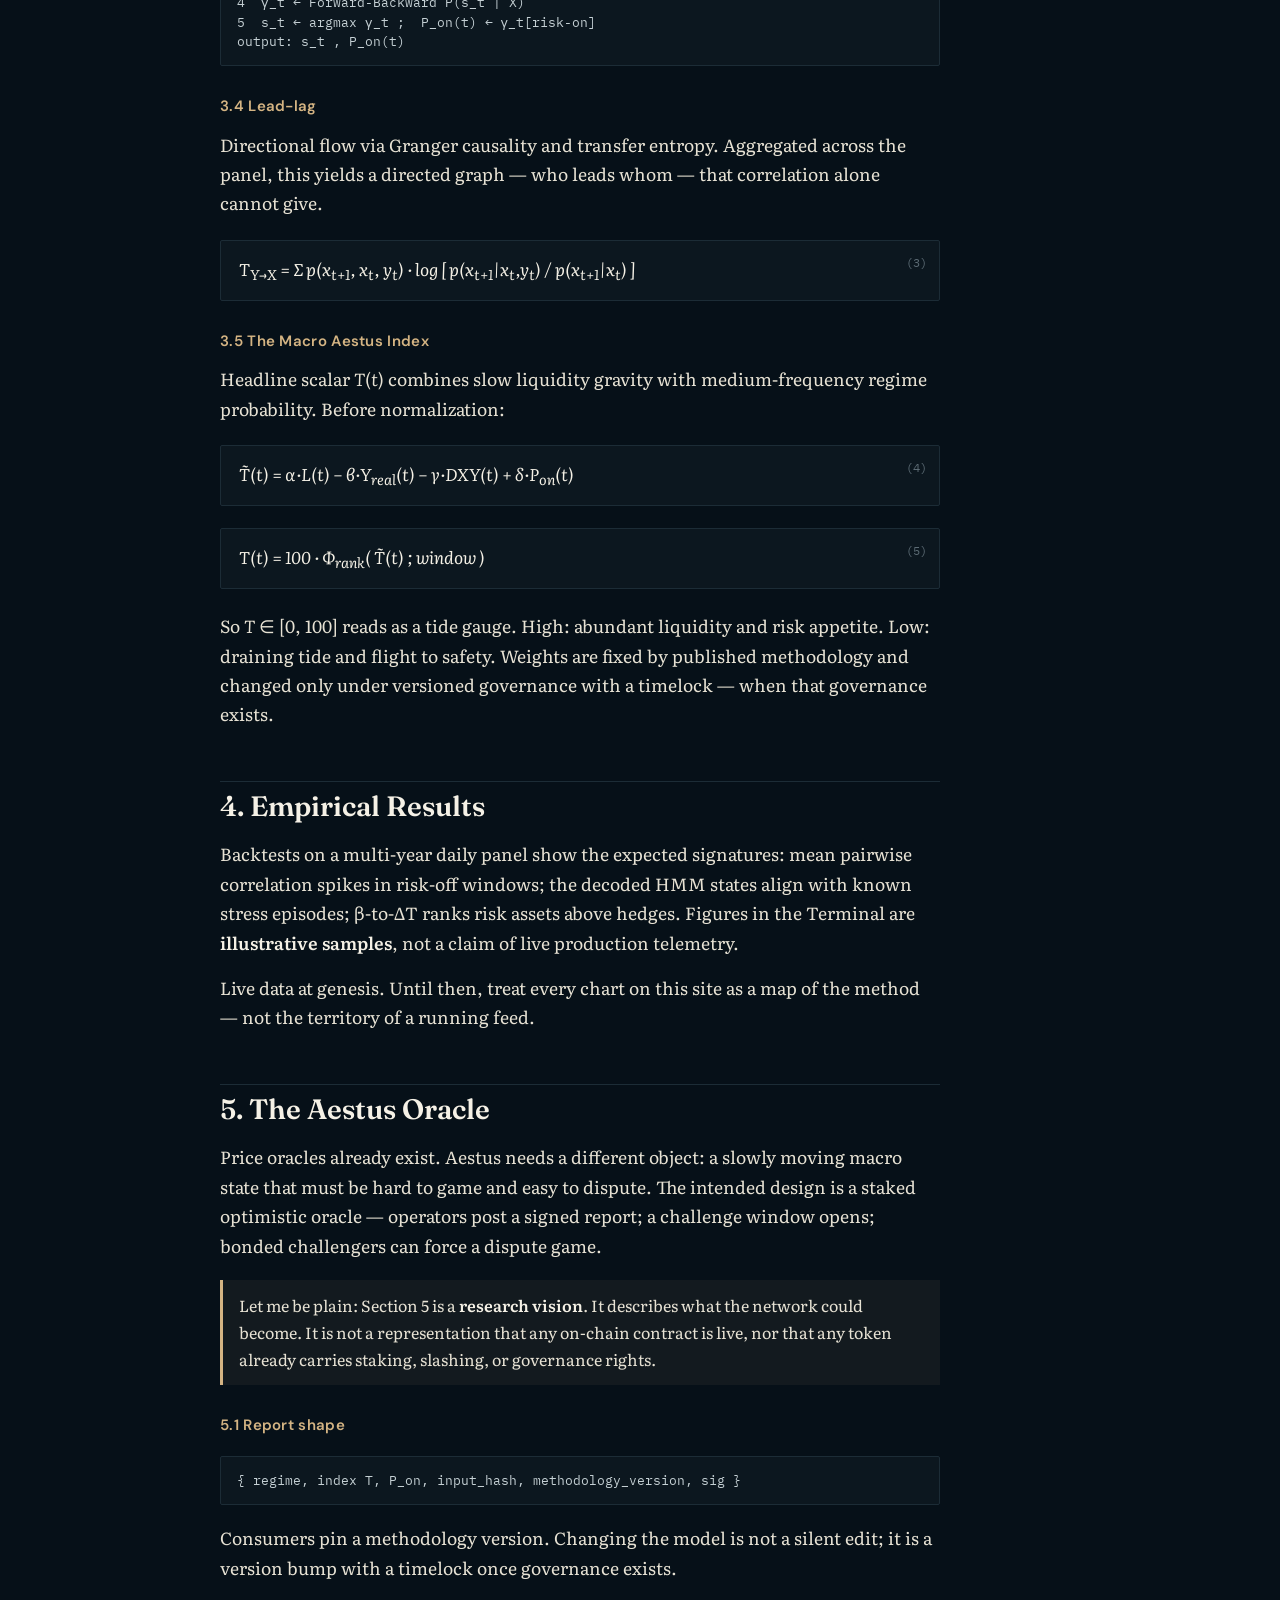
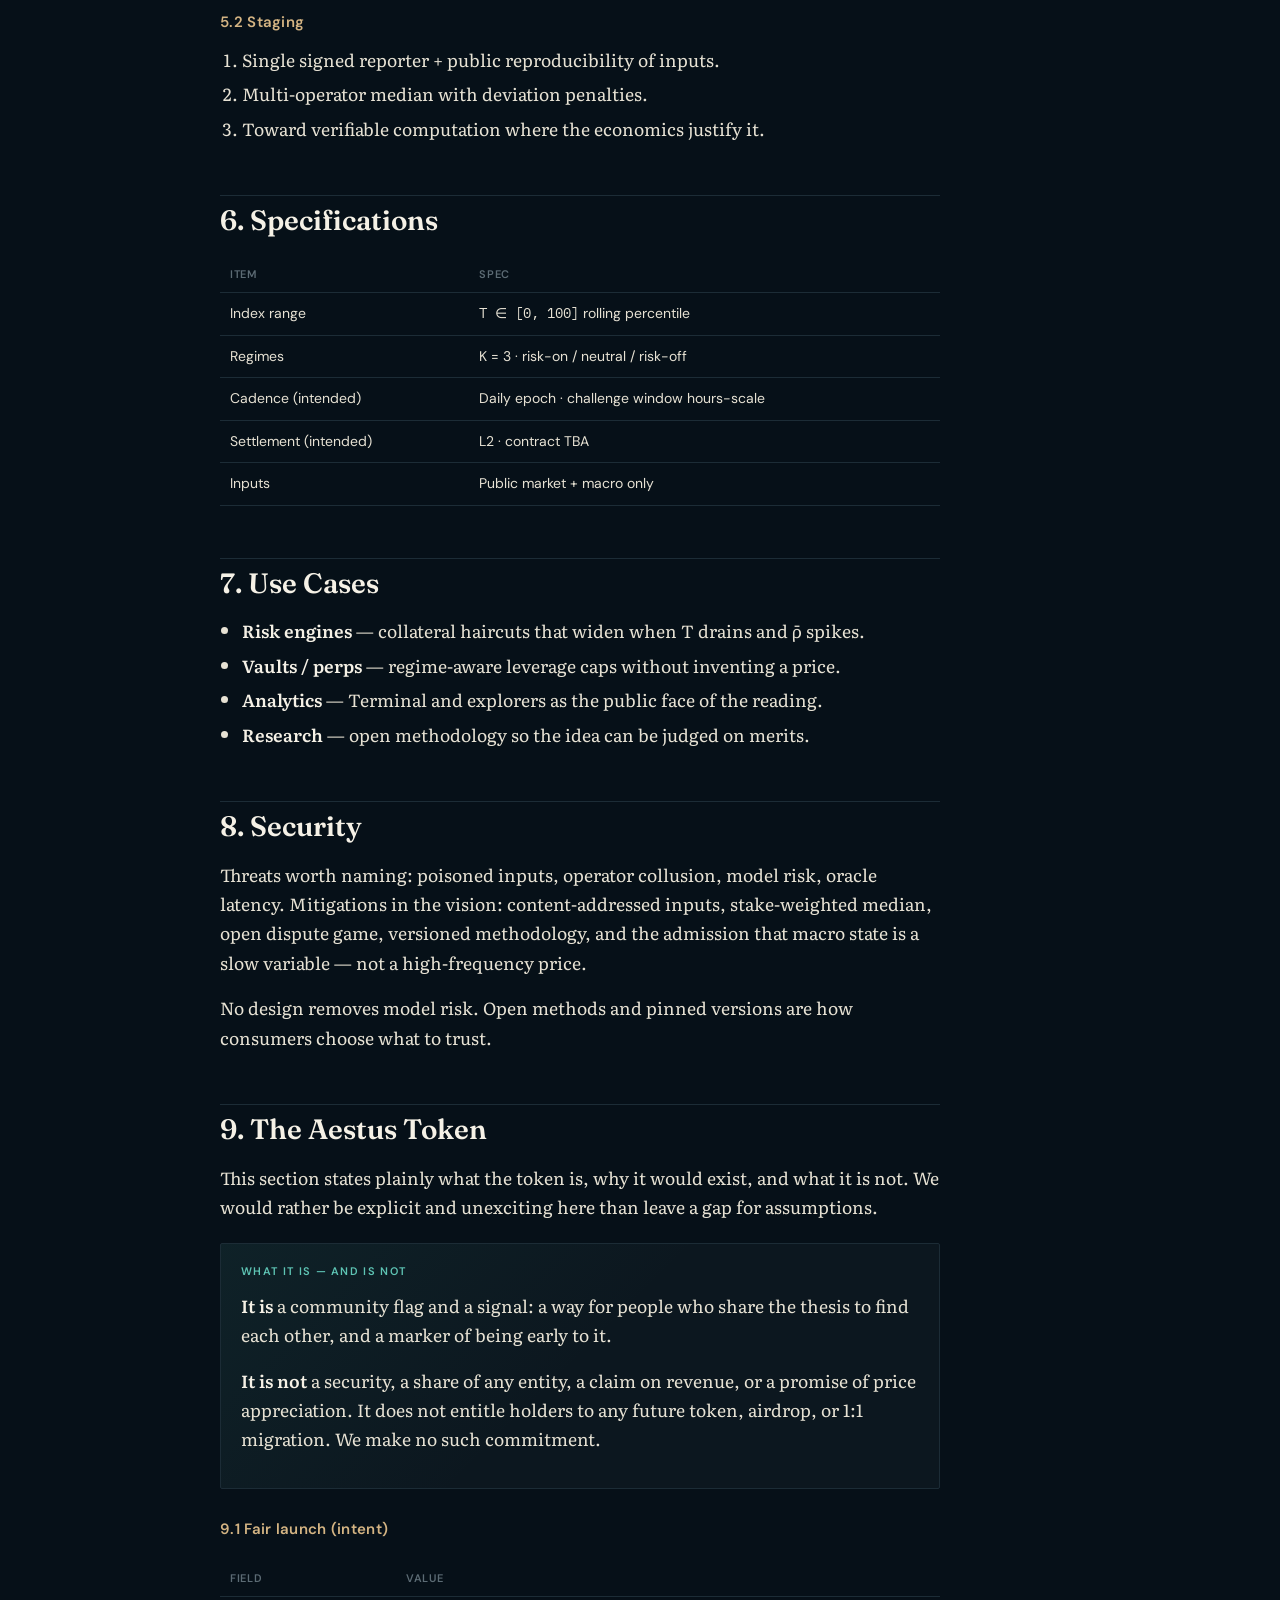
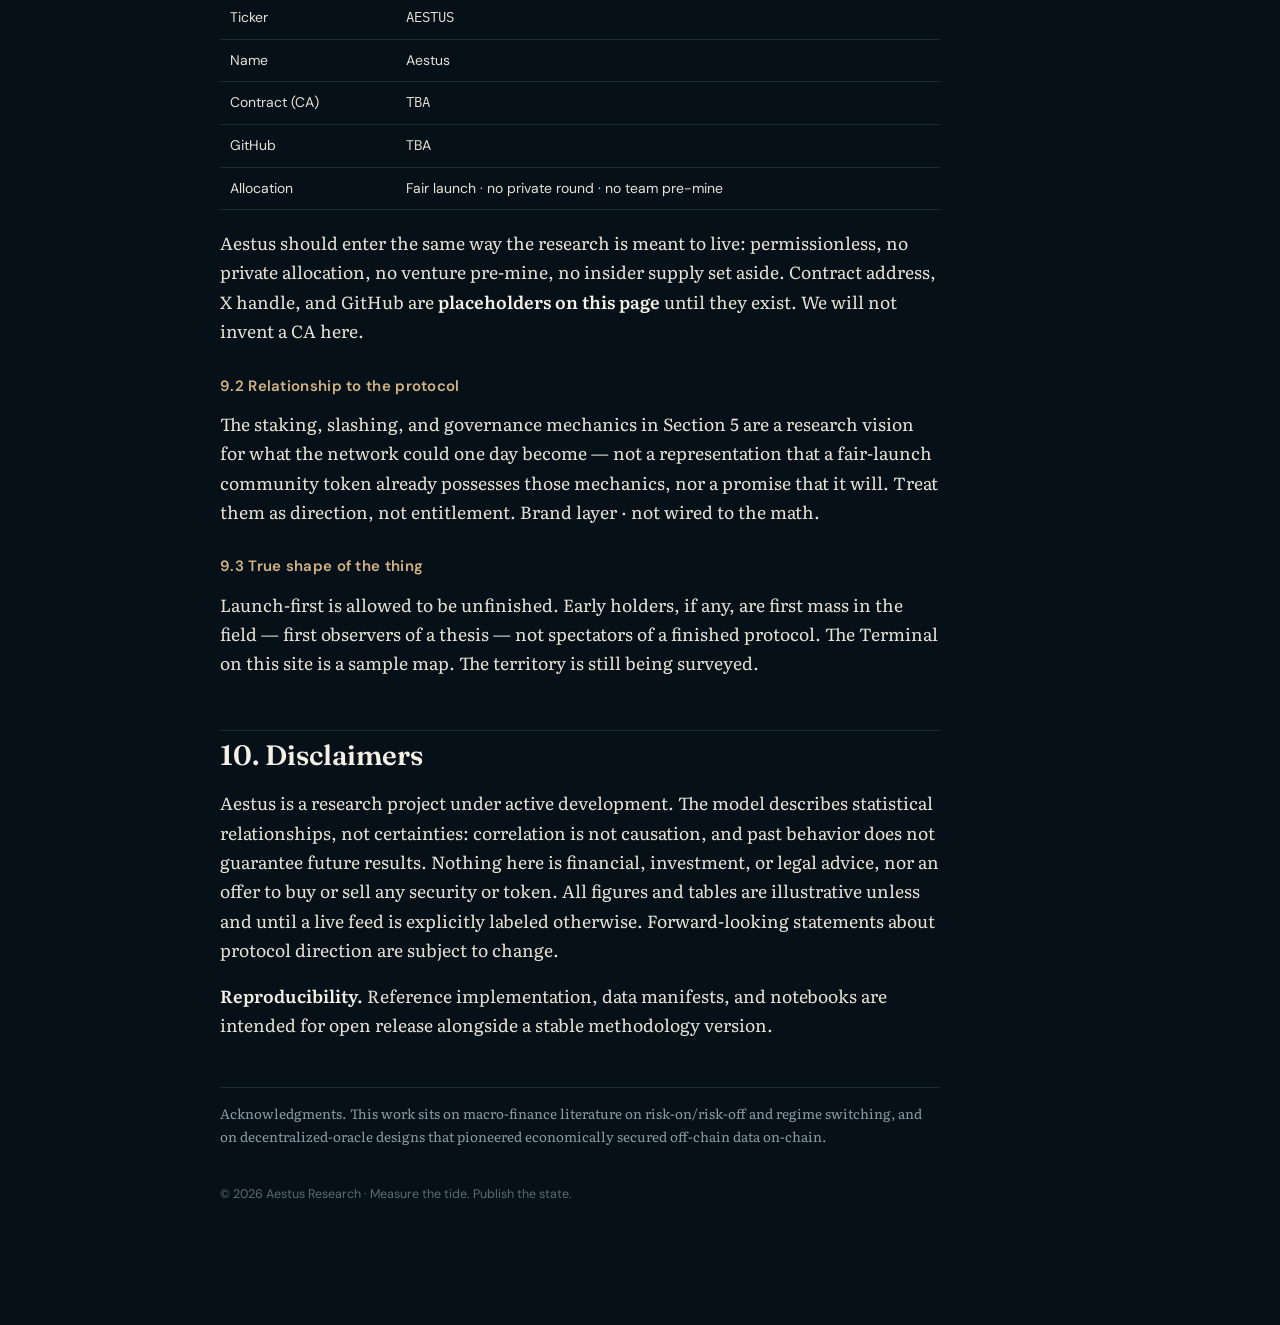
==== commit d0d3b9c9: "Redesign layout: top bar, tide hero, horizontal TOC. Co-authored-by: Cursor <cursoragent@cursor.com>" ====
--- a/index.html
+++ b/index.html
@@ -11,59 +11,74 @@
   <link rel="apple-touch-icon" sizes="180x180" href="assets/apple-touch-icon.png" />
   <link rel="preconnect" href="https://fonts.googleapis.com" />
   <link rel="preconnect" href="https://fonts.gstatic.com" crossorigin />
-  <link href="https://fonts.googleapis.com/css2?family=IBM+Plex+Mono:wght@400;500&family=IBM+Plex+Sans:wght@400;500;600&family=Source+Serif+4:ital,opsz,wght@0,8..60,400;0,8..60,600;0,8..60,700;1,8..60,400&display=swap" rel="stylesheet" />
+  <link href="https://fonts.googleapis.com/css2?family=DM+Sans:ital,opsz,wght@0,9..40,400;0,9..40,500;0,9..40,600;1,9..40,400&family=Fraunces:ital,opsz,wght@0,9..144,500;0,9..144,600;1,9..144,500&family=IBM+Plex+Mono:wght@400;500&family=Literata:ital,opsz,wght@0,7..72,400;0,7..72,600;1,7..72,400&display=swap" rel="stylesheet" />
   <link rel="stylesheet" href="style.css" />
 </head>
 <body>
-<div class="layout">
-<aside class="sidebar">
-  <div class="brand">
-    <img src="assets/logo.png" alt="Aestus seal" />
-    <span class="word">Aestus</span>
-  </div>
-
-  <div class="nav-group">
-    <div class="nav-label">Apps</div>
-    <a href="terminal.html">Aestus Terminal<svg class="ext" viewBox="0 0 7 7" fill="currentColor"><path d="M0.39 6.62C0.2 6.43 0.19 6.17 0.38 5.98L4.67 1.68L5.33 1.08L3.18 1.15H1.89C1.65 1.15 1.44 0.95 1.44 0.71C1.44 0.46 1.62 0.25 1.91 0.25H6.27C6.57 0.25 6.76 0.45 6.76 0.73V5.1C6.76 5.37 6.54 5.57 6.3 5.57C6.05 5.57 5.85 5.35 5.85 5.12V3.8L5.94 1.64L5.31 2.33L1.02 6.62C0.83 6.8 0.57 6.79 0.39 6.62Z"/></svg></a>
-  </div>
-
-  <div class="nav-group toc">
-    <div class="nav-label">Table of Contents</div>
-    <a href="#intro" class="active">1. Introduction</a>
-    <a href="#tide">2. The Macro Aestus</a>
-    <a href="#model">3. Cross-Asset Model</a>
-    <a href="#empirical">4. Empirical Results</a>
-    <a href="#oracle">5. The Aestus Oracle</a>
-    <a href="#spec">6. Specifications</a>
-    <a href="#usecases">7. Use Cases</a>
-    <a href="#security">8. Security</a>
-    <a href="#token">9. The Aestus Token</a>
-    <a href="#disc">10. Disclaimers</a>
-  </div>
-
-  <div class="nav-group">
-    <div class="nav-label">Launch</div>
-    <span class="side-meta"><span class="k">Ticker</span> <span class="v mono">AESTUS</span></span>
-    <span class="side-meta"><span class="k">CA</span> <span class="v mono">TBA</span></span>
-  </div>
-
-  <div class="nav-group">
-    <div class="nav-label">Links</div>
+<header class="site-bar">
+  <img src="assets/logo.png" alt="Aestus seal" />
+  <span class="word">Aestus</span>
+  <span class="chip">$AESTUS</span>
+  <span class="spacer"></span>
+  <nav>
+    <a href="terminal.html">Terminal</a>
+    <a href="#token" class="hide-sm">Token</a>
     <a href="#" aria-disabled="true" id="link-x">X · TBA</a>
-    <a href="#" aria-disabled="true" id="link-github">GitHub · TBA</a>
-    <a href="mailto:research@aestus.fun">Contact</a>
-  </div>
-</aside>
-
-<main class="main">
-<article class="card">
-  <h1 class="doc-title">Aestus Whitepaper</h1>
-  <div class="subtitle">Measure the tide. Publish the state.</div>
-  <div class="byline">Aestus Research &middot; <a href="mailto:research@aestus.fun">research@aestus.fun</a></div>
-  <div class="docdate">Draft v0.1 — July 2026</div>
-
+    <a href="#" aria-disabled="true" id="link-github" class="hide-sm">GitHub · TBA</a>
+  </nav>
+  <span class="meta mono hide-sm">CA · TBA</span>
+</header>
+
+<section class="hero">
+  <div class="hero-grid">
+    <div>
+      <p class="hero-kicker">Whitepaper · draft v0.1 · July 2026</p>
+      <h1>Aestus</h1>
+      <p class="tag">Measure the tide. Publish the state.</p>
+      <p class="support">
+        A research reading of the macro liquidity force that moves risk books together —
+        regime, index, and an honestly scoped community flag.
+      </p>
+    </div>
+    <aside class="hero-aside" aria-label="Launch status">
+      <div class="row"><span class="k">Ticker</span><span class="v">AESTUS</span></div>
+      <div class="row"><span class="k">CA</span><span class="v">TBA</span></div>
+      <div class="row"><span class="k">X</span><span class="v">TBA</span></div>
+      <div class="row"><span class="k">GitHub</span><span class="v">TBA</span></div>
+      <div class="row"><span class="k">Contact</span><span class="v"><a href="mailto:research@aestus.fun">research@aestus.fun</a></span></div>
+    </aside>
+  </div>
+  <svg class="tide-svg" viewBox="0 0 1120 72" preserveAspectRatio="none" aria-hidden="true">
+    <path class="soft" d="M0 44 Q140 18 280 40 T560 36 T840 48 T1120 30"/>
+    <path class="pulse" d="M0 50 Q160 28 320 46 T640 42 T960 54 T1120 38"/>
+  </svg>
+</section>
+
+<nav class="toc-strip" aria-label="Table of contents">
+  <div class="inner toc">
+    <a href="#intro" class="active">01 Intro</a>
+    <a href="#tide">02 Tide</a>
+    <a href="#model">03 Model</a>
+    <a href="#empirical">04 Empirical</a>
+    <a href="#oracle">05 Oracle</a>
+    <a href="#spec">06 Spec</a>
+    <a href="#usecases">07 Uses</a>
+    <a href="#security">08 Security</a>
+    <a href="#token">09 Token</a>
+    <a href="#disc">10 Disclaimer</a>
+  </div>
+</nav>
+
+<div class="sheet">
+<main class="article">
+<article>
+  <div class="doc-meta">
+    <span>Aestus Research</span>
+    <span><a href="mailto:research@aestus.fun">research@aestus.fun</a></span>
+    <span>Draft v0.1 — July 2026</span>
+  </div>
   <div class="abstract">
-    <p><span class="ab-label">Abstract. </span>
+    <p><span class="ab-label">Abstract</span>
     Markets do not live separate lives. Bitcoin, equities, gold, crude, and the dollar breathe
     to one rhythm — the expansion and contraction of global liquidity. Traders feel the
     connection as weather. Aestus treats it as a measurement problem. We estimate the
@@ -410,15 +425,28 @@
   <div class="footer">© 2026 Aestus Research · Measure the tide. Publish the state.</div>
 </article>
 </main>
+
+<aside class="marks" aria-label="Section marks">
+  <a href="#intro" class="active">01</a>
+  <a href="#tide">02</a>
+  <a href="#model">03</a>
+  <a href="#empirical">04</a>
+  <a href="#oracle">05</a>
+  <a href="#spec">06</a>
+  <a href="#usecases">07</a>
+  <a href="#security">08</a>
+  <a href="#token">09</a>
+  <a href="#disc">10</a>
+</aside>
 </div>
 
 <script>
 (function () {
-  var links = Array.prototype.slice.call(document.querySelectorAll('.toc a'));
-  var ids = links.map(function (a) { return a.getAttribute('href').slice(1); });
+  var links = Array.prototype.slice.call(document.querySelectorAll('.toc a, .marks a'));
+  var ids = ['intro','tide','model','empirical','oracle','spec','usecases','security','token','disc'];
   var sections = ids.map(function (id) { return document.getElementById(id); }).filter(Boolean);
   function sync() {
-    var y = window.scrollY + 80;
+    var y = window.scrollY + 160;
     var cur = sections[0] && sections[0].id;
     for (var i = 0; i < sections.length; i++) {
       if (sections[i].offsetTop <= y) cur = sections[i].id;
--- a/style.css
+++ b/style.css
@@ -1,240 +1,359 @@
 :root {
-  --paper: #0c0e12;
-  --card: #08090c;
-  --ink: #e6e2d8;
-  --head: #f2efe6;
-  --muted: #8f8a80;
-  --faint: #6a665c;
-  --rule: #23262e;
-  --accent: #5eb8a8;
-  --accent-soft: #7ec9bc;
-  --gold: #c9a227;
-  --navy: #1a2744;
-  --link: #6a9fd4;
-  --panel: #101116;
+  --bg: #061018;
+  --bg-2: #0a1822;
+  --ink: #e7e2d4;
+  --head: #f5f1e6;
+  --muted: #8a9aa3;
+  --faint: #5c6b74;
+  --rule: #1c2c36;
+  --tide: #2f9e8f;
+  --tide-bright: #5ec4b4;
+  --sand: #d4b483;
+  --link: #7eb8c9;
+  --panel: #0c171f;
   --green: #5dbb72;
-  --warn: #c9a227;
+  --warn: #d4b483;
   --off: #d46a8a;
-  --sidebar: 232px;
+  --bar-h: 64px;
 }
 
 * { box-sizing: border-box; }
 html { scroll-behavior: smooth; }
 body {
   margin: 0;
-  background: var(--paper);
+  background:
+    radial-gradient(1200px 480px at 10% -10%, rgba(47, 158, 143, 0.14), transparent 55%),
+    radial-gradient(900px 420px at 100% 0%, rgba(212, 180, 131, 0.08), transparent 50%),
+    var(--bg);
   color: var(--ink);
-  font-family: "Source Serif 4", "Times New Roman", serif;
-  font-size: 17px;
-  line-height: 1.62;
+  font-family: "Literata", "Source Serif 4", Georgia, serif;
+  font-size: 17.5px;
+  line-height: 1.68;
   -webkit-font-smoothing: antialiased;
 }
 a { color: var(--link); text-decoration: none; }
-a:hover { text-decoration: underline; }
-::selection { background: var(--link); color: #111; }
-
-.layout {
-  display: grid;
-  grid-template-columns: var(--sidebar) minmax(0, 1fr);
-  max-width: 1180px;
-  margin: 0 auto;
-}
-.sidebar {
-  align-self: start;
+a:hover { color: var(--tide-bright); text-decoration: underline; }
+::selection { background: var(--tide); color: #041016; }
+.mono { font-family: "IBM Plex Mono", monospace; }
+
+/* ——— Top bar ——— */
+.site-bar {
   position: sticky;
   top: 0;
-  max-height: 100vh;
-  overflow-y: auto;
-  padding: 40px 22px 48px;
-  font-family: "IBM Plex Sans", system-ui, sans-serif;
-  border-right: 1px solid var(--rule);
-}
-.brand {
+  z-index: 40;
+  height: var(--bar-h);
   display: flex;
   align-items: center;
-  gap: 10px;
-  margin: 8px 0 32px;
-}
-.brand img {
-  height: 52px;
+  gap: 14px;
+  padding: 0 28px;
+  background: rgba(6, 16, 24, 0.86);
+  backdrop-filter: blur(12px);
+  border-bottom: 1px solid var(--rule);
+  font-family: "DM Sans", "IBM Plex Sans", system-ui, sans-serif;
+}
+.site-bar img {
+  height: 40px;
   width: auto;
   border-radius: 50%;
-  flex: 0 0 auto;
-}
-.brand .word {
-  font-family: "Source Serif 4", serif;
-  font-size: 26px;
-  font-weight: 600;
-  letter-spacing: 0.02em;
-  color: var(--head);
-}
-.nav-group { margin-top: 24px; }
-.nav-label {
-  font-size: 10px;
-  font-weight: 600;
-  text-transform: uppercase;
-  letter-spacing: 0.12em;
-  margin-bottom: 8px;
-  color: var(--faint);
-}
-.nav-group a {
-  display: flex;
-  align-items: center;
-  gap: 6px;
-  color: var(--muted);
-  font-size: 13px;
-  line-height: 1.4;
-  padding: 4px 0;
-}
-.nav-group a:hover { color: var(--head); text-decoration: none; }
-.toc a.active { color: var(--head); font-weight: 600; }
-.ext { width: 7px; height: 7px; flex: 0 0 auto; opacity: 0.7; }
-.side-meta {
-  display: flex;
-  justify-content: space-between;
-  gap: 8px;
-  font-size: 12.5px;
-  padding: 4px 0;
-  color: var(--muted);
-}
-.side-meta .k { color: var(--faint); }
-.side-meta .v { color: var(--head); text-align: right; }
-.side-meta .mono, .mono { font-family: "IBM Plex Mono", monospace; }
-a[aria-disabled="true"] {
-  opacity: 0.65;
-  pointer-events: none;
-  cursor: default;
-}
-
-.main { min-width: 0; padding: 40px 28px 120px; }
-.card {
-  background: var(--card);
-  max-width: 780px;
-  margin: 0 auto;
-  padding: 64px 56px;
-  border: 1px solid var(--rule);
-  animation: fadeIn 0.7s ease both;
-}
-@keyframes fadeIn {
-  from { opacity: 0; transform: translateY(6px); }
-  to { opacity: 1; transform: none; }
-}
-@media (prefers-reduced-motion: reduce) {
-  .card { animation: none; }
-  html { scroll-behavior: auto; }
-}
-
-.doc-title {
-  font-size: 34px;
-  line-height: 1.15;
-  font-weight: 600;
-  text-align: center;
-  margin: 0 0 10px;
+}
+.site-bar .word {
+  font-family: "Fraunces", Georgia, serif;
+  font-size: 22px;
+  font-weight: 600;
   color: var(--head);
   letter-spacing: 0.01em;
 }
-.subtitle {
-  text-align: center;
-  color: var(--accent-soft);
-  font-size: 18px;
+.site-bar .chip {
+  font-size: 11px;
+  letter-spacing: 0.08em;
+  text-transform: uppercase;
+  color: var(--sand);
+  border: 1px solid #4a3d22;
+  background: #12100a;
+  padding: 3px 8px;
+  border-radius: 3px;
+}
+.site-bar .spacer { flex: 1; }
+.site-bar nav {
+  display: flex;
+  gap: 18px;
+  align-items: center;
+  font-size: 13.5px;
+}
+.site-bar nav a { color: var(--muted); }
+.site-bar nav a:hover { color: var(--head); text-decoration: none; }
+.site-bar .meta { font-size: 12px; color: var(--faint); }
+a[aria-disabled="true"] {
+  opacity: 0.55;
+  pointer-events: none;
+}
+
+/* ——— Hero ——— */
+.hero {
+  position: relative;
+  overflow: hidden;
+  padding: 56px 28px 28px;
+  border-bottom: 1px solid var(--rule);
+  max-width: 1120px;
+  margin: 0 auto;
+}
+.hero-grid {
+  display: grid;
+  grid-template-columns: 1.2fr 0.8fr;
+  gap: 36px;
+  align-items: end;
+}
+.hero-kicker {
+  font-family: "DM Sans", sans-serif;
+  font-size: 11px;
+  letter-spacing: 0.16em;
+  text-transform: uppercase;
+  color: var(--tide-bright);
+  margin: 0 0 14px;
+}
+.hero h1 {
+  font-family: "Fraunces", Georgia, serif;
+  font-size: clamp(42px, 7vw, 72px);
+  font-weight: 550;
+  line-height: 0.95;
+  letter-spacing: -0.02em;
+  color: var(--head);
+  margin: 0 0 16px;
+}
+.hero .tag {
+  font-family: "Fraunces", Georgia, serif;
   font-style: italic;
-  margin: 0 0 16px;
-}
-.byline {
-  text-align: center;
-  color: var(--muted);
-  font-size: 15px;
-  margin-bottom: 4px;
-}
-.byline a { color: var(--muted); }
-.docdate {
-  text-align: center;
-  color: var(--faint);
-  font-size: 14px;
-  margin-bottom: 36px;
-  font-style: italic;
+  font-size: clamp(20px, 3vw, 28px);
+  color: var(--tide-bright);
+  margin: 0 0 18px;
+}
+.hero .support {
+  max-width: 34em;
+  color: var(--muted);
+  margin: 0;
+  font-size: 16.5px;
+}
+.hero-aside {
+  font-family: "DM Sans", sans-serif;
+  background: linear-gradient(160deg, rgba(47,158,143,0.12), transparent 60%), var(--panel);
+  border: 1px solid var(--rule);
+  border-radius: 2px;
+  padding: 18px 20px;
+}
+.hero-aside .row {
+  display: flex;
+  justify-content: space-between;
+  gap: 12px;
+  padding: 8px 0;
+  border-bottom: 1px solid var(--rule);
+  font-size: 13px;
+}
+.hero-aside .row:last-child { border-bottom: none; }
+.hero-aside .k { color: var(--faint); }
+.hero-aside .v { color: var(--head); font-family: "IBM Plex Mono", monospace; font-size: 12.5px; }
+
+.tide-svg {
+  display: block;
+  width: 100%;
+  height: 72px;
+  margin-top: 28px;
+  opacity: 0.9;
+}
+.tide-svg path {
+  fill: none;
+  stroke: var(--tide);
+  stroke-width: 1.6;
+}
+.tide-svg path.soft {
+  stroke: rgba(47, 158, 143, 0.35);
+  stroke-width: 1.2;
+}
+@media (prefers-reduced-motion: no-preference) {
+  .tide-svg path.pulse {
+    stroke-dasharray: 8 10;
+    animation: tideMove 18s linear infinite;
+  }
+}
+@keyframes tideMove {
+  to { stroke-dashoffset: -180; }
+}
+
+/* ——— Horizontal TOC ——— */
+.toc-strip {
+  position: sticky;
+  top: var(--bar-h);
+  z-index: 30;
+  background: rgba(6, 16, 24, 0.92);
+  backdrop-filter: blur(10px);
+  border-bottom: 1px solid var(--rule);
+  font-family: "DM Sans", sans-serif;
+}
+.toc-strip .inner {
+  max-width: 1120px;
+  margin: 0 auto;
+  padding: 0 28px;
+  display: flex;
+  gap: 4px;
+  overflow-x: auto;
+  scrollbar-width: thin;
+}
+.toc-strip a {
+  flex: 0 0 auto;
+  padding: 12px 10px;
+  font-size: 12px;
+  color: var(--faint);
+  border-bottom: 2px solid transparent;
+  white-space: nowrap;
+}
+.toc-strip a:hover { color: var(--ink); text-decoration: none; }
+.toc-strip a.active {
+  color: var(--tide-bright);
+  border-bottom-color: var(--tide);
+}
+
+/* ——— Reading sheet ——— */
+.sheet {
+  display: grid;
+  grid-template-columns: minmax(0, 720px) 72px;
+  gap: 48px;
+  max-width: 1120px;
+  margin: 0 auto;
+  padding: 48px 28px 120px;
+  justify-content: center;
+}
+.article { min-width: 0; }
+.marks {
+  position: sticky;
+  top: calc(var(--bar-h) + 56px);
+  align-self: start;
+  display: flex;
+  flex-direction: column;
+  gap: 10px;
+  font-family: "IBM Plex Mono", monospace;
+  font-size: 11px;
+  padding-top: 8px;
+}
+.marks a {
+  color: var(--faint);
+  text-align: right;
+  letter-spacing: 0.04em;
+}
+.marks a:hover,
+.marks a.active {
+  color: var(--tide-bright);
+  text-decoration: none;
+}
+
+.doc-meta {
+  display: flex;
+  flex-wrap: wrap;
+  gap: 10px 18px;
+  font-family: "DM Sans", sans-serif;
+  font-size: 13px;
+  color: var(--muted);
+  margin: 0 0 28px;
 }
 .abstract {
-  font-size: 16px;
-  margin: 0 auto 24px;
-  max-width: 640px;
-}
-.abstract .ab-label { font-weight: 600; font-style: italic; }
+  border-left: 3px solid var(--tide);
+  padding: 4px 0 4px 18px;
+  margin: 0 0 22px;
+  font-size: 16.5px;
+}
+.abstract .ab-label {
+  font-family: "DM Sans", sans-serif;
+  font-size: 11px;
+  letter-spacing: 0.12em;
+  text-transform: uppercase;
+  color: var(--tide-bright);
+  font-style: normal;
+  font-weight: 600;
+  display: block;
+  margin-bottom: 8px;
+}
 .keywords {
-  font-size: 14px;
-  color: var(--muted);
-  max-width: 640px;
-  margin: 0 auto 18px;
-  font-family: "IBM Plex Sans", sans-serif;
+  font-family: "DM Sans", sans-serif;
+  font-size: 13px;
+  color: var(--muted);
+  margin: 0 0 36px;
 }
 .emblem {
-  display: block;
-  text-align: center;
-  margin: 28px 0 8px;
+  display: flex;
+  justify-content: flex-start;
+  margin: 8px 0 40px;
 }
 .emblem img {
-  height: 88px;
+  height: 96px;
   width: auto;
   border-radius: 50%;
+  filter: drop-shadow(0 8px 24px rgba(47, 158, 143, 0.2));
 }
 
 h2 {
-  font-size: 24px;
-  line-height: 1.35;
-  font-weight: 700;
-  margin: 40px 0 14px;
-  scroll-margin-top: 24px;
+  font-family: "Fraunces", Georgia, serif;
+  font-size: 28px;
+  font-weight: 600;
+  line-height: 1.2;
+  margin: 52px 0 16px;
+  scroll-margin-top: 140px;
   color: var(--head);
-}
+  padding-top: 8px;
+  border-top: 1px solid var(--rule);
+}
+h2:first-of-type { border-top: none; margin-top: 24px; }
 h3 {
-  font-size: 18px;
-  line-height: 1.35;
-  font-weight: 600;
-  margin: 22px 0 10px;
-  scroll-margin-top: 24px;
-  color: var(--head);
-}
-p { margin: 0 0 18px; }
-ul, ol { margin: 0 0 18px; padding-left: 22px; }
+  font-family: "DM Sans", sans-serif;
+  font-size: 15px;
+  font-weight: 600;
+  letter-spacing: 0.02em;
+  margin: 28px 0 10px;
+  scroll-margin-top: 140px;
+  color: var(--sand);
+}
+p { margin: 0 0 16px; }
+ul, ol { margin: 0 0 16px; padding-left: 22px; }
 li { margin: 5px 0; }
-strong { font-weight: 600; }
+strong { font-weight: 600; color: var(--head); }
 
 .eq {
-  text-align: center;
+  text-align: left;
   font-style: italic;
   font-size: 17px;
   margin: 22px 0;
   color: var(--head);
   position: relative;
-  padding: 0 36px;
+  padding: 14px 18px;
+  background: var(--panel);
+  border: 1px solid var(--rule);
+  border-radius: 2px;
 }
 .eq .num {
   font-style: normal;
   color: var(--faint);
   position: absolute;
-  right: 0;
-  font-size: 13px;
+  right: 12px;
+  top: 12px;
+  font-size: 12px;
   font-family: "IBM Plex Mono", monospace;
 }
 
 pre, .algo {
   background: var(--panel);
   border: 1px solid var(--rule);
-  border-radius: 4px;
+  border-radius: 2px;
   margin: 18px 0;
   font-family: "IBM Plex Mono", monospace;
   font-size: 12.5px;
   line-height: 1.55;
-  color: #cfd2cf;
+  color: #c5d0d4;
 }
 pre { padding: 14px 16px; overflow-x: auto; }
 .algo .algo-title {
-  background: #15161c;
+  background: #0f1c25;
   border-bottom: 1px solid var(--rule);
   padding: 8px 14px;
   font-weight: 600;
   color: var(--head);
-  font-family: "IBM Plex Sans", sans-serif;
+  font-family: "DM Sans", sans-serif;
   font-size: 12.5px;
 }
 .algo pre { border: none; margin: 0; background: none; border-radius: 0; }
@@ -243,7 +362,7 @@
   font-size: 0.86em;
   background: var(--panel);
   padding: 1px 5px;
-  border-radius: 3px;
+  border-radius: 2px;
 }
 
 table {
@@ -251,27 +370,27 @@
   border-collapse: collapse;
   margin: 18px 0;
   font-size: 14px;
-  font-family: "IBM Plex Sans", sans-serif;
+  font-family: "DM Sans", sans-serif;
 }
 th, td {
   text-align: left;
-  padding: 8px 10px;
+  padding: 9px 10px;
   border-bottom: 1px solid var(--rule);
   vertical-align: top;
 }
 th {
   font-weight: 600;
-  color: var(--muted);
+  color: var(--faint);
   font-size: 11px;
   letter-spacing: 0.06em;
   text-transform: uppercase;
 }
 
-.figure { margin: 28px 0; text-align: center; }
+.figure { margin: 28px 0; }
 .figure .frame {
   background: var(--panel);
   border: 1px solid var(--rule);
-  border-radius: 6px;
+  border-radius: 2px;
   padding: 16px;
 }
 .figcaption {
@@ -279,28 +398,28 @@
   color: var(--muted);
   margin-top: 10px;
   font-style: italic;
-  text-align: left;
 }
 .callout {
-  border-left: 3px solid var(--gold);
-  background: #12100c;
+  border-left: 3px solid var(--sand);
+  background: rgba(212, 180, 131, 0.06);
   padding: 12px 16px;
   margin: 20px 0;
   font-size: 16px;
 }
 .honesty {
   border: 1px solid var(--rule);
-  background: #0e1014;
+  background: linear-gradient(135deg, rgba(47,158,143,0.08), transparent 50%), var(--panel);
   padding: 18px 20px;
   margin: 22px 0;
+  border-radius: 2px;
 }
 .honesty h4 {
   margin: 0 0 10px;
-  font-family: "IBM Plex Sans", sans-serif;
-  font-size: 12px;
-  letter-spacing: 0.1em;
-  text-transform: uppercase;
-  color: var(--gold);
+  font-family: "DM Sans", sans-serif;
+  font-size: 11px;
+  letter-spacing: 0.12em;
+  text-transform: uppercase;
+  color: var(--tide-bright);
   font-style: normal;
   font-weight: 600;
 }
@@ -308,13 +427,13 @@
   display: flex;
   align-items: stretch;
   margin: 22px 0;
-  font-family: "IBM Plex Sans", sans-serif;
+  font-family: "DM Sans", sans-serif;
 }
 .flow-node {
   flex: 1;
   background: var(--panel);
   border: 1px solid var(--rule);
-  border-radius: 6px;
+  border-radius: 2px;
   padding: 12px 14px;
   min-width: 0;
 }
@@ -322,7 +441,7 @@
   font-size: 10px;
   letter-spacing: 0.12em;
   text-transform: uppercase;
-  color: var(--accent);
+  color: var(--tide);
   margin-bottom: 8px;
   font-weight: 600;
 }
@@ -348,11 +467,10 @@
   padding-top: 14px;
 }
 .footer {
-  font-family: "IBM Plex Sans", sans-serif;
+  font-family: "DM Sans", sans-serif;
   font-size: 12.5px;
   color: var(--faint);
-  text-align: center;
-  margin-top: 48px;
+  margin-top: 36px;
 }
 hr {
   border: none;
@@ -360,27 +478,31 @@
   margin: 40px 0;
 }
 
-/* Terminal */
+/* ——— Terminal ——— */
+body.terminal-page {
+  font-family: "DM Sans", "IBM Plex Sans", system-ui, sans-serif;
+  font-size: 14px;
+}
 .topbar {
   display: flex;
   align-items: center;
   gap: 12px;
-  padding: 12px 24px;
+  padding: 0 24px;
+  height: var(--bar-h);
   border-bottom: 1px solid var(--rule);
   position: sticky;
   top: 0;
-  background: rgba(12, 14, 18, 0.94);
-  backdrop-filter: blur(8px);
+  background: rgba(6, 16, 24, 0.92);
+  backdrop-filter: blur(10px);
   z-index: 10;
-  font-family: "IBM Plex Sans", sans-serif;
 }
 .topbar img {
-  height: 44px;
+  height: 40px;
   width: auto;
   border-radius: 50%;
 }
 .topbar .name {
-  font-family: "Source Serif 4", serif;
+  font-family: "Fraunces", Georgia, serif;
   font-size: 22px;
   font-weight: 600;
   color: var(--head);
@@ -388,14 +510,13 @@
 .badge {
   display: inline-flex;
   align-items: center;
-  gap: 6px;
   font-size: 10.5px;
   letter-spacing: 0.08em;
   text-transform: uppercase;
-  color: var(--gold);
-  border: 1px solid #5a4a1c;
-  background: #161208;
-  border-radius: 4px;
+  color: var(--sand);
+  border: 1px solid #4a3d22;
+  background: #12100a;
+  border-radius: 3px;
   padding: 3px 9px;
 }
 .topbar .spacer { flex: 1; }
@@ -406,11 +527,10 @@
   padding: 0 24px;
   border-bottom: 1px solid var(--rule);
   position: sticky;
-  top: 69px;
-  background: var(--paper);
+  top: var(--bar-h);
+  background: var(--bg);
   z-index: 9;
   overflow-x: auto;
-  font-family: "IBM Plex Sans", sans-serif;
 }
 .tabs a {
   padding: 12px 14px;
@@ -422,26 +542,24 @@
 }
 .tabs a:hover { color: var(--ink); text-decoration: none; }
 .tabs a.active {
-  color: var(--head);
-  border-bottom-color: var(--accent);
+  color: var(--tide-bright);
+  border-bottom-color: var(--tide);
   font-weight: 600;
 }
 .wrap {
   max-width: 1120px;
   margin: 0 auto;
   padding: 22px 24px 80px;
-  font-family: "IBM Plex Sans", sans-serif;
-  font-size: 14px;
 }
 .view { display: none; }
 .view.active { display: block; }
-.grid { display: grid; gap: 16px; }
+.grid { display: grid; gap: 14px; }
 .row2 { grid-template-columns: 1fr 1fr; }
 .row12 { grid-template-columns: 1.05fr 1fr; }
 .tcard {
   background: var(--panel);
   border: 1px solid var(--rule);
-  border-radius: 8px;
+  border-radius: 2px;
   padding: 16px 18px;
 }
 .tcard h2 {
@@ -451,7 +569,9 @@
   text-transform: uppercase;
   color: var(--faint);
   font-weight: 600;
-  font-family: "IBM Plex Sans", sans-serif;
+  font-family: "DM Sans", sans-serif;
+  border: none;
+  padding: 0;
 }
 .tcard .sub {
   font-size: 12px;
@@ -463,6 +583,9 @@
   flex-direction: column;
   align-items: center;
   justify-content: center;
+  background:
+    linear-gradient(180deg, rgba(47,158,143,0.1), transparent 45%),
+    var(--panel);
 }
 .regime-tag {
   margin-top: 4px;
@@ -479,26 +602,26 @@
   flex: 1;
   text-align: center;
   padding: 9px 4px;
-  border-radius: 6px;
+  border-radius: 2px;
   border: 1px solid var(--rule);
   font-size: 12.5px;
   color: var(--muted);
-  background: #0c0d12;
+  background: #08141b;
 }
 .pill.cur {
   color: var(--head);
-  border-color: var(--accent);
-  background: #0e1614;
+  border-color: var(--tide);
+  background: #0c1c22;
   font-weight: 600;
 }
 .prob {
   margin-top: 7px;
   height: 5px;
-  border-radius: 3px;
-  background: #0c0d12;
+  border-radius: 2px;
+  background: #08141b;
   overflow: hidden;
 }
-.prob > i { display: block; height: 100%; background: var(--accent); }
+.prob > i { display: block; height: 100%; background: var(--tide); }
 .drv, .kv {
   display: flex;
   justify-content: space-between;
@@ -514,7 +637,6 @@
   font-weight: 500;
   text-align: right;
 }
-.mono { font-family: "IBM Plex Mono", monospace; }
 .heatimg { width: 100%; max-width: 420px; display: block; margin: 6px auto 0; }
 .note {
   font-size: 12px;
@@ -535,19 +657,20 @@
   display: block;
 }
 
-@media (max-width: 980px) {
-  .layout { grid-template-columns: 1fr; }
-  .sidebar {
-    position: static;
-    max-height: none;
-    border-right: none;
-    border-bottom: 1px solid var(--rule);
-  }
-  .main { padding: 20px 12px 72px; }
-  .card { padding: 32px 20px; }
+@media (max-width: 900px) {
+  .hero-grid { grid-template-columns: 1fr; }
+  .sheet { grid-template-columns: 1fr; gap: 0; }
+  .marks { display: none; }
+  .site-bar nav .hide-sm { display: none; }
   .row2, .row12 { grid-template-columns: 1fr; }
 }
 @media (max-width: 560px) {
+  .site-bar { padding: 0 14px; }
+  .hero, .sheet { padding-left: 16px; padding-right: 16px; }
   .flow { flex-direction: column; }
   .flow-arrow { height: 22px; transform: rotate(90deg); }
 }
+@media (prefers-reduced-motion: reduce) {
+  .tide-svg path.pulse { animation: none; }
+  html { scroll-behavior: auto; }
+}
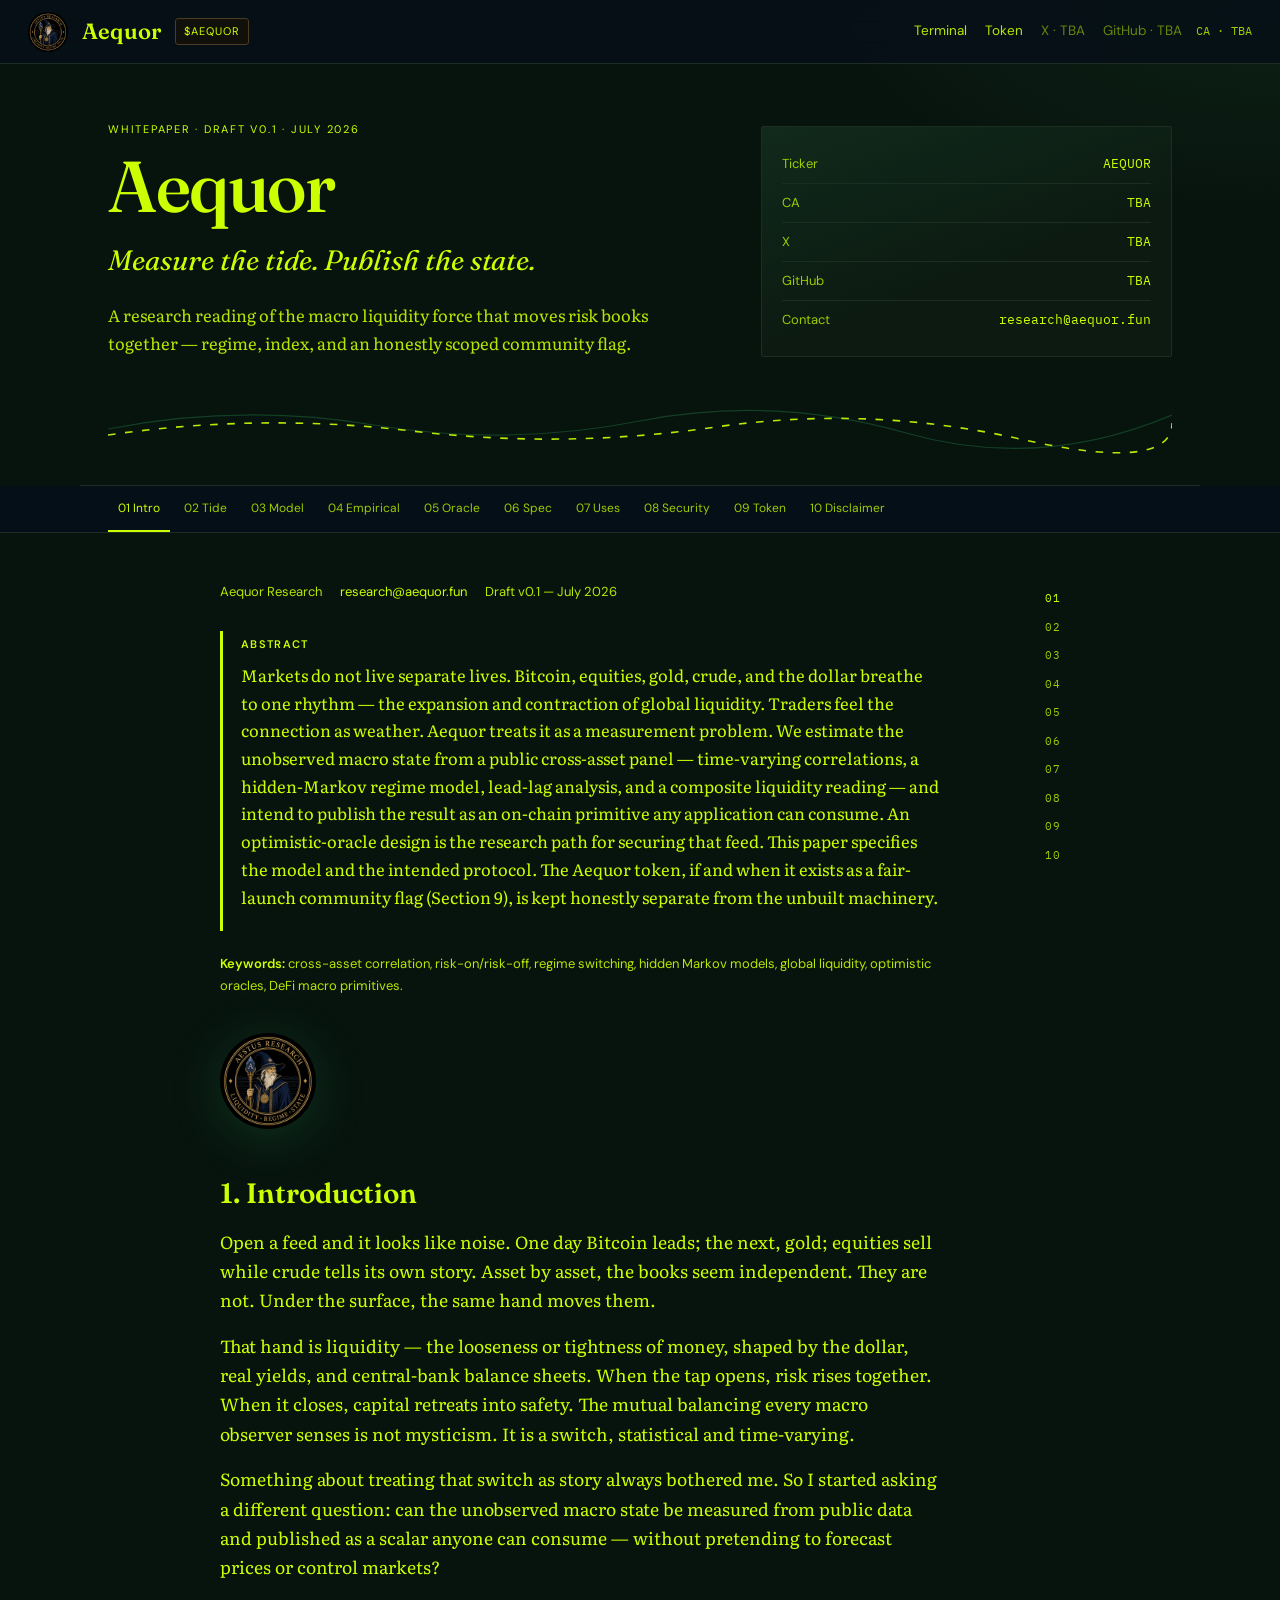
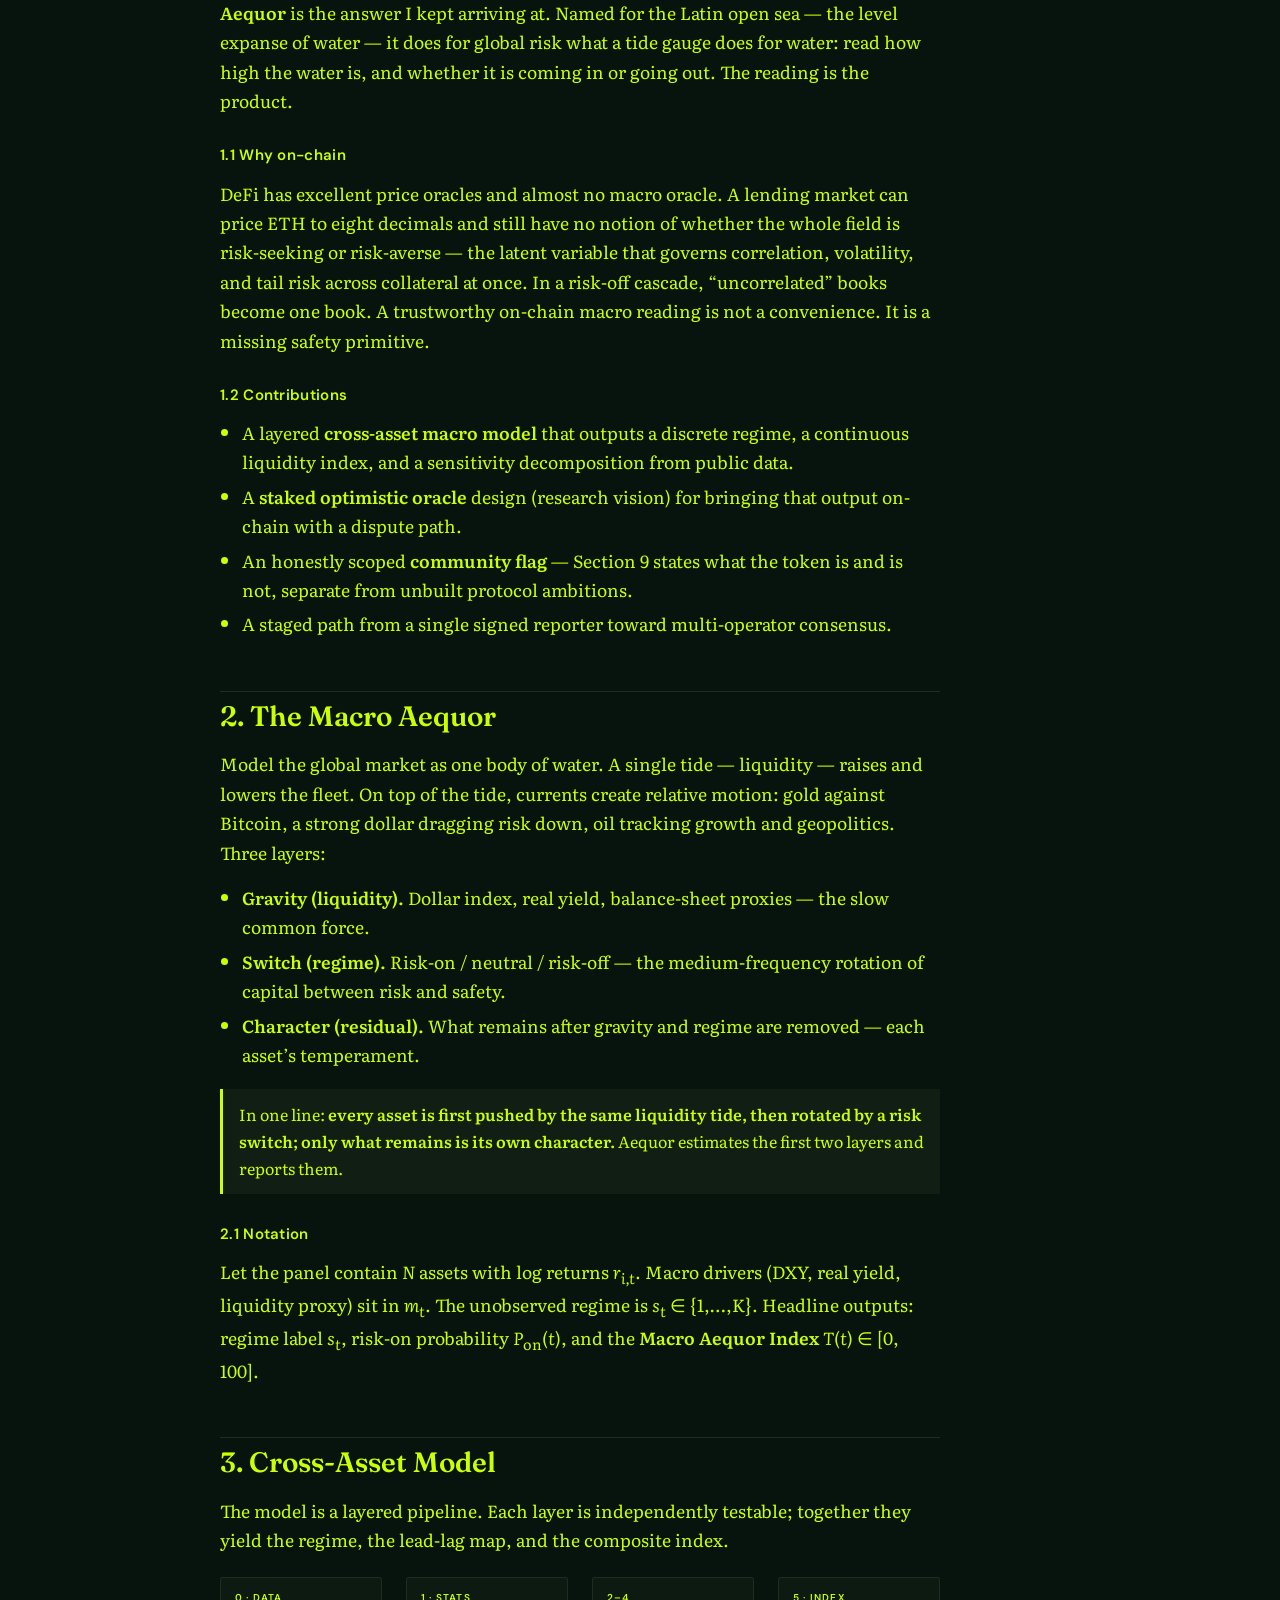
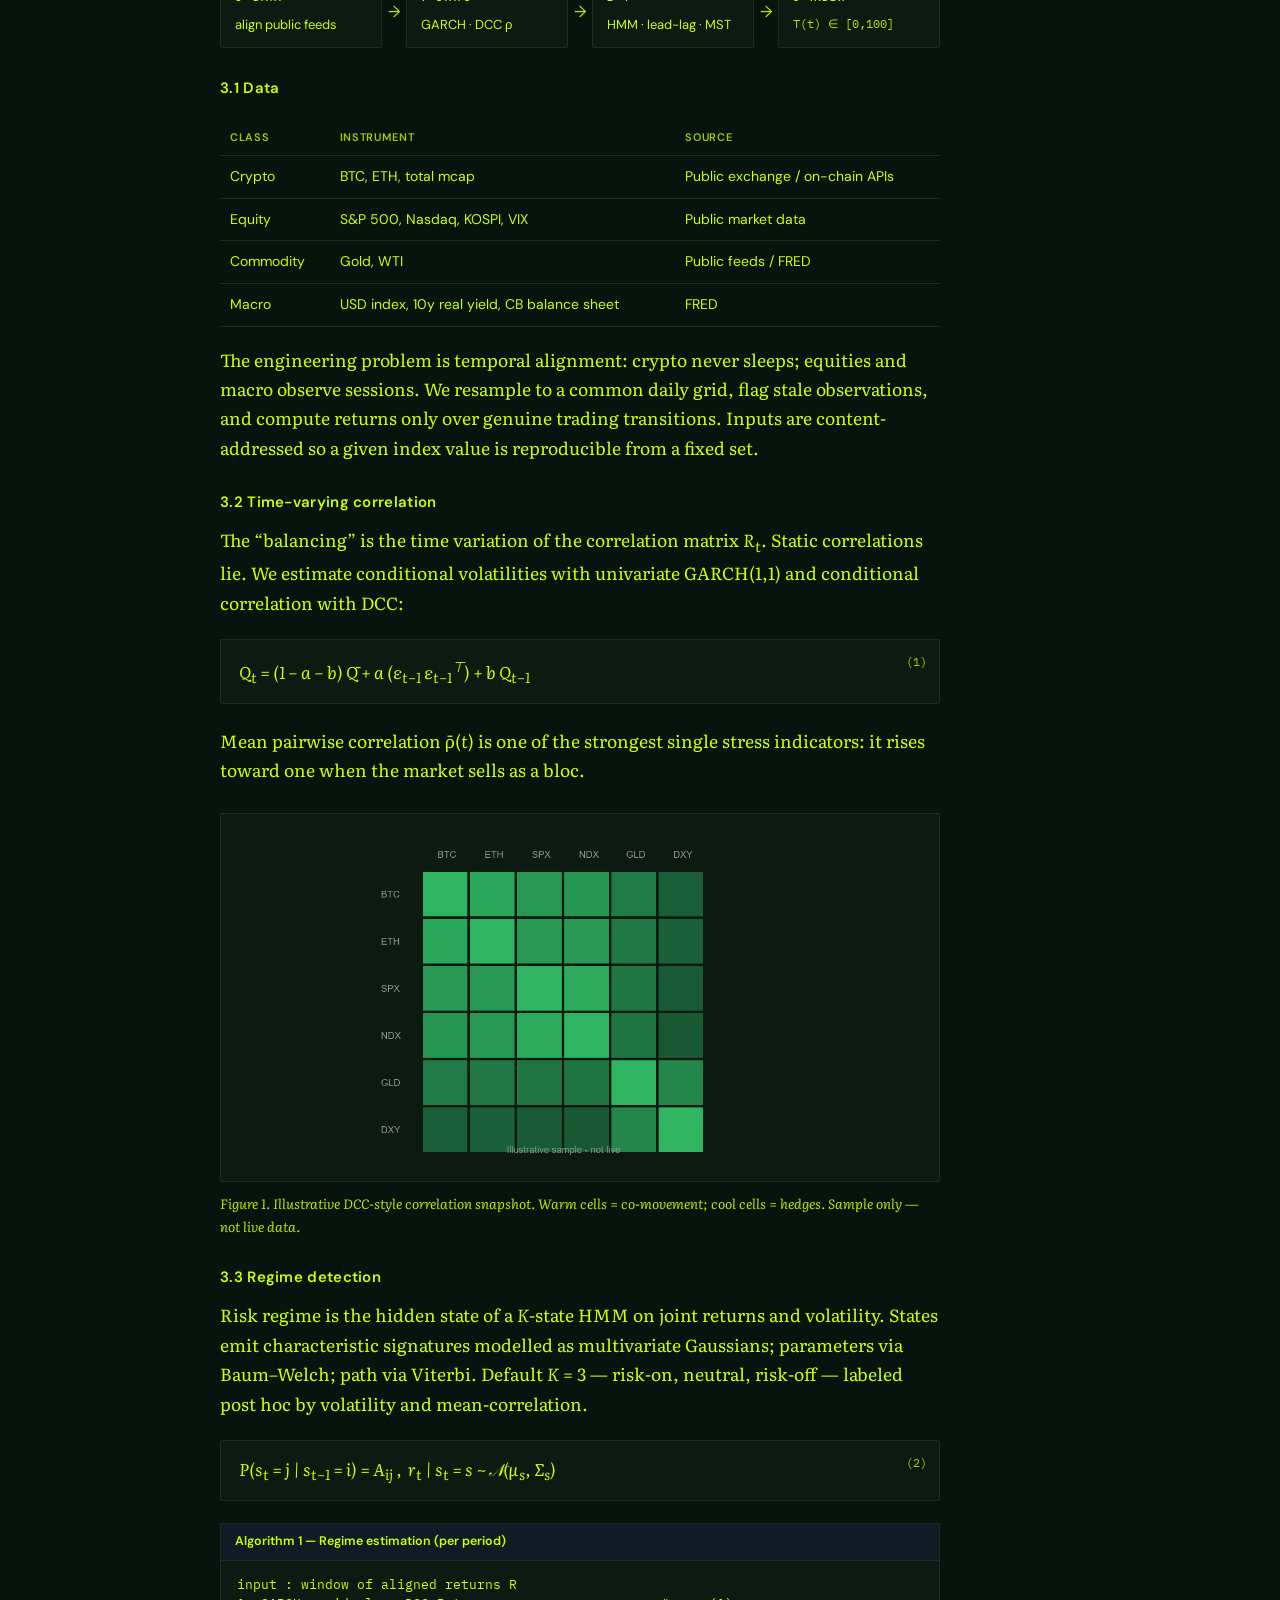
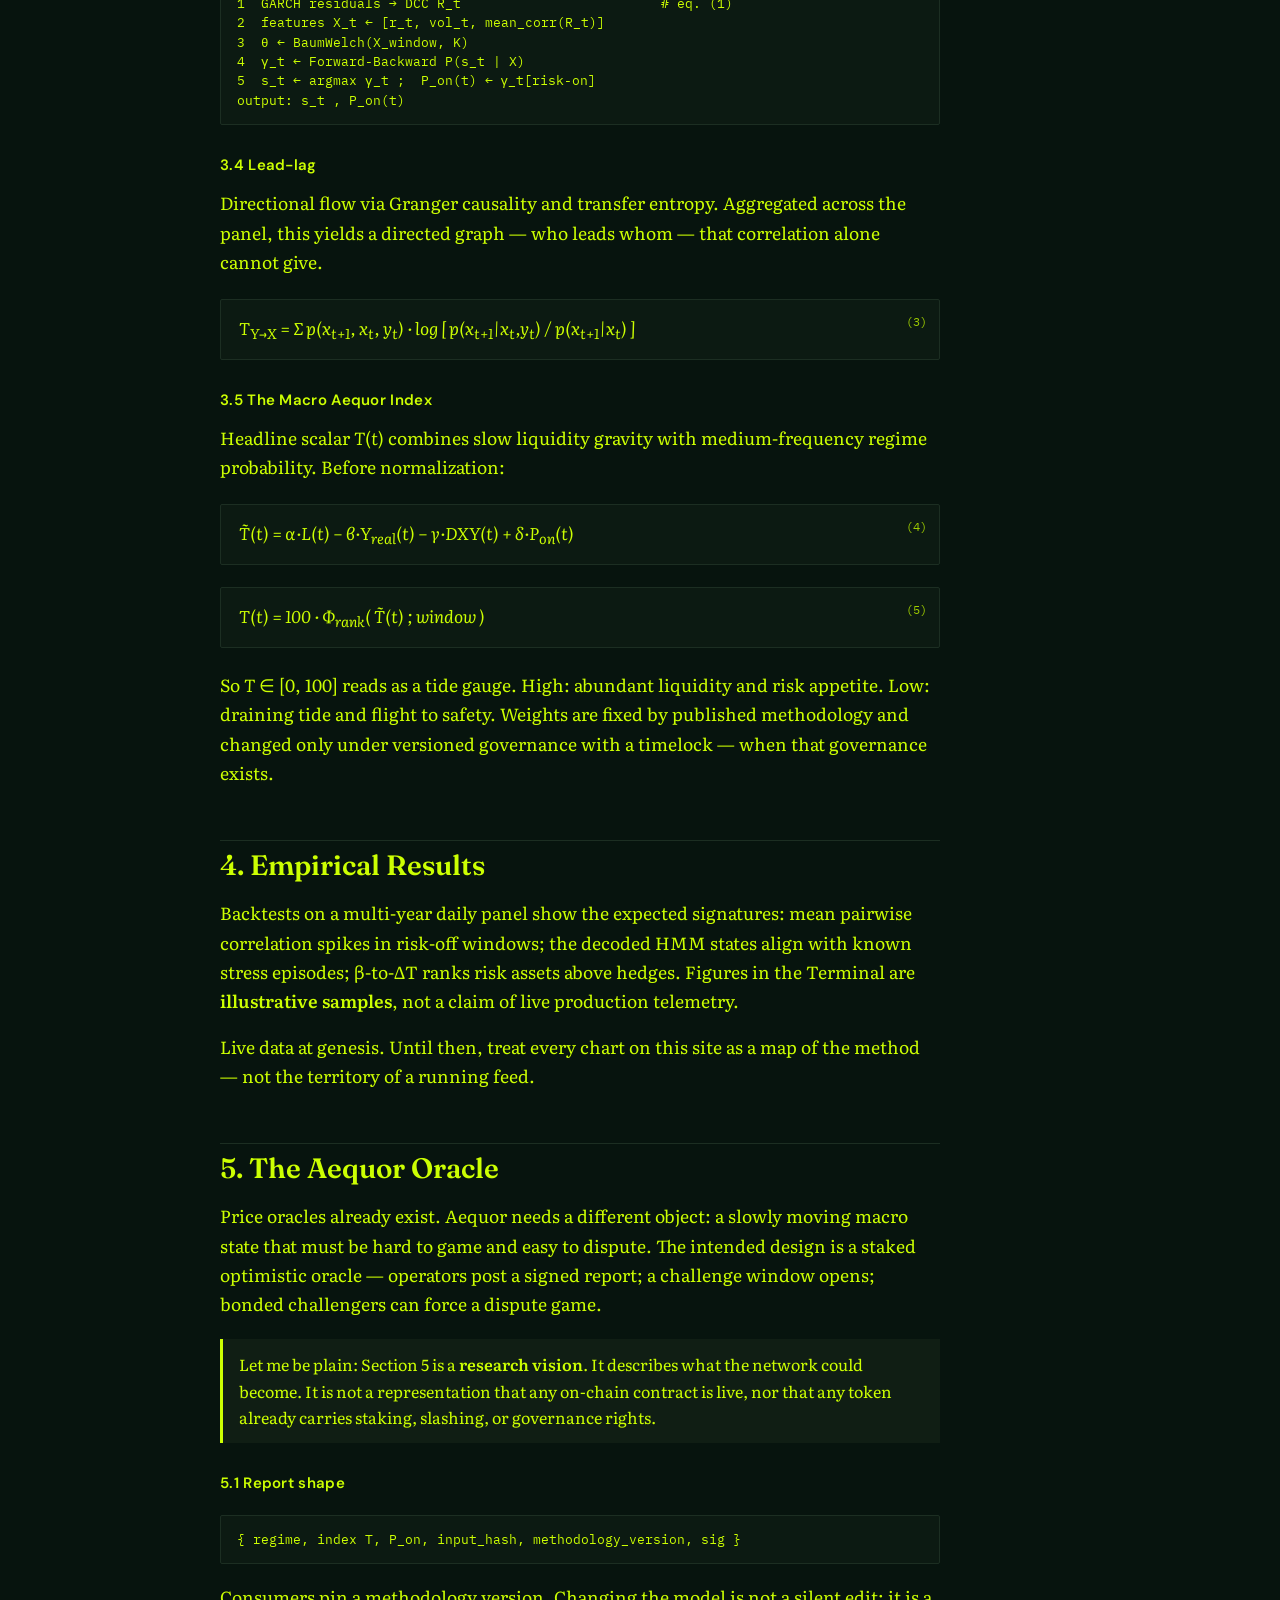
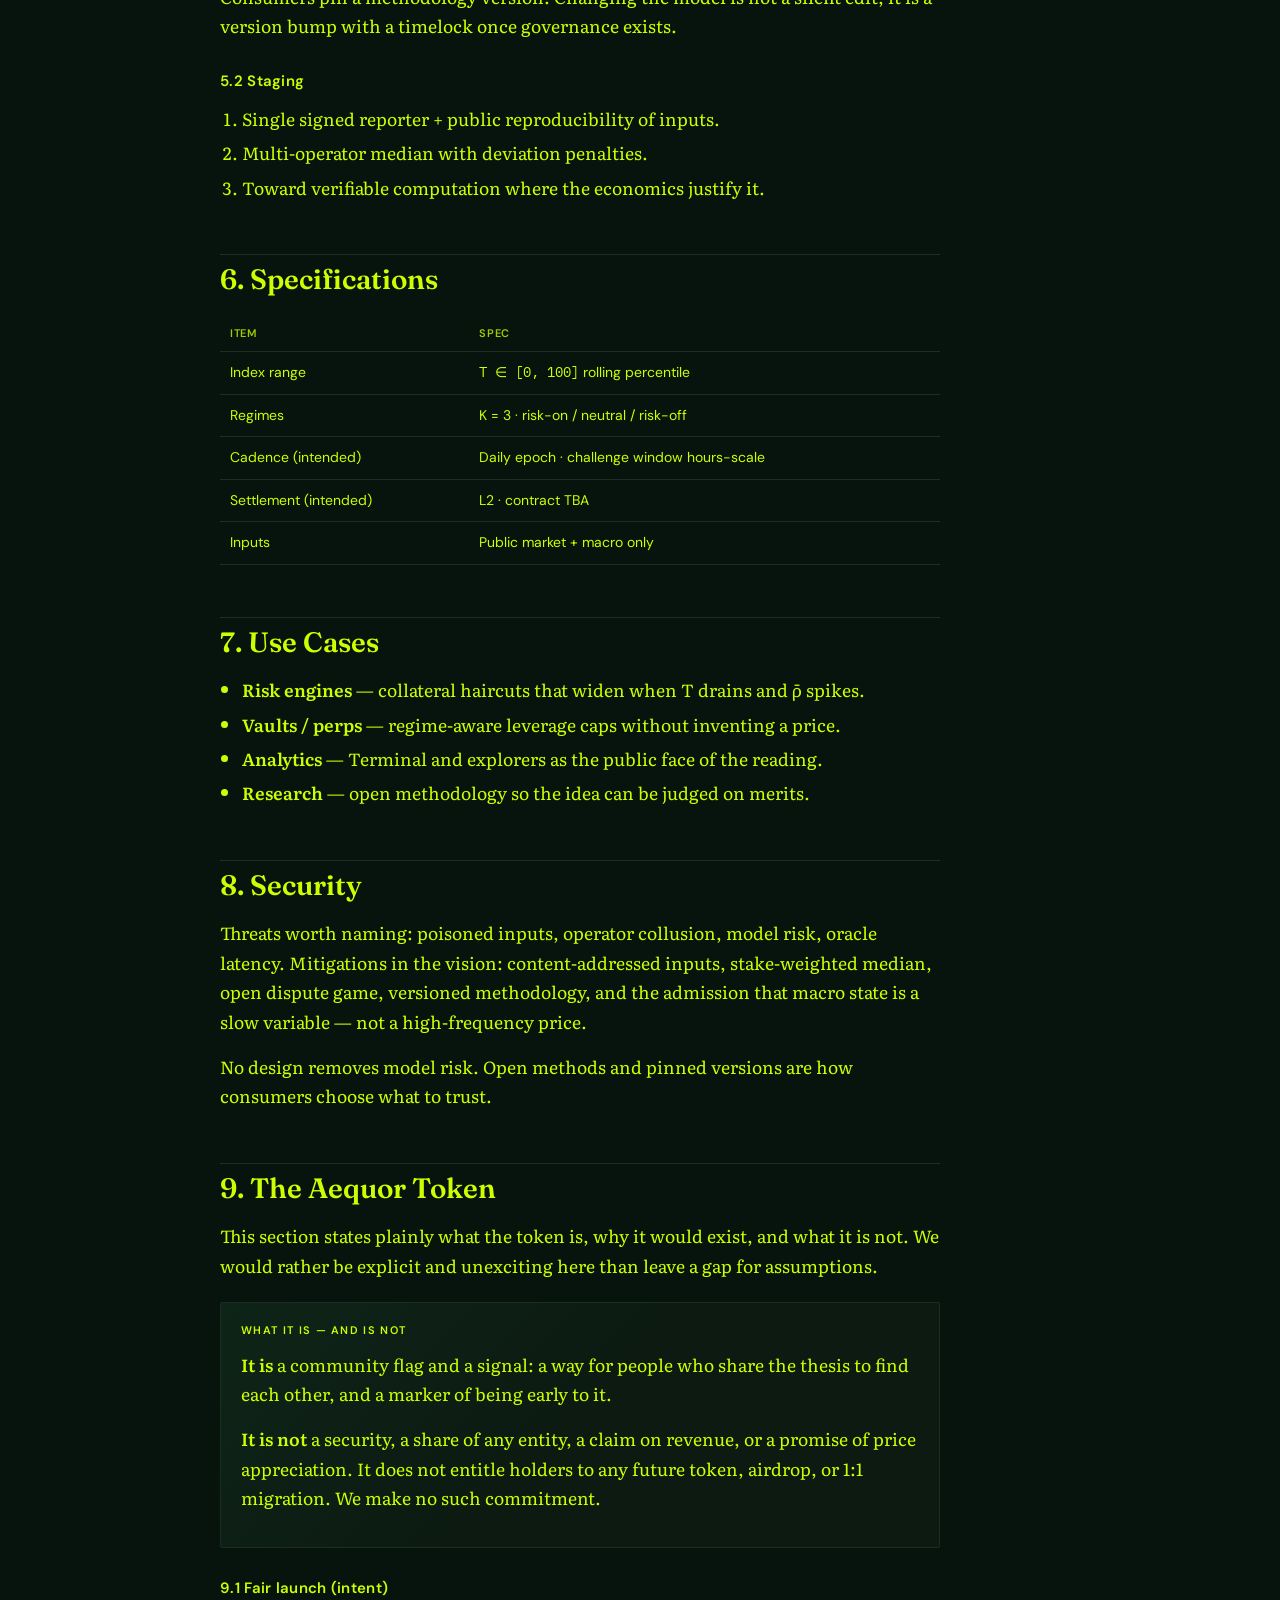
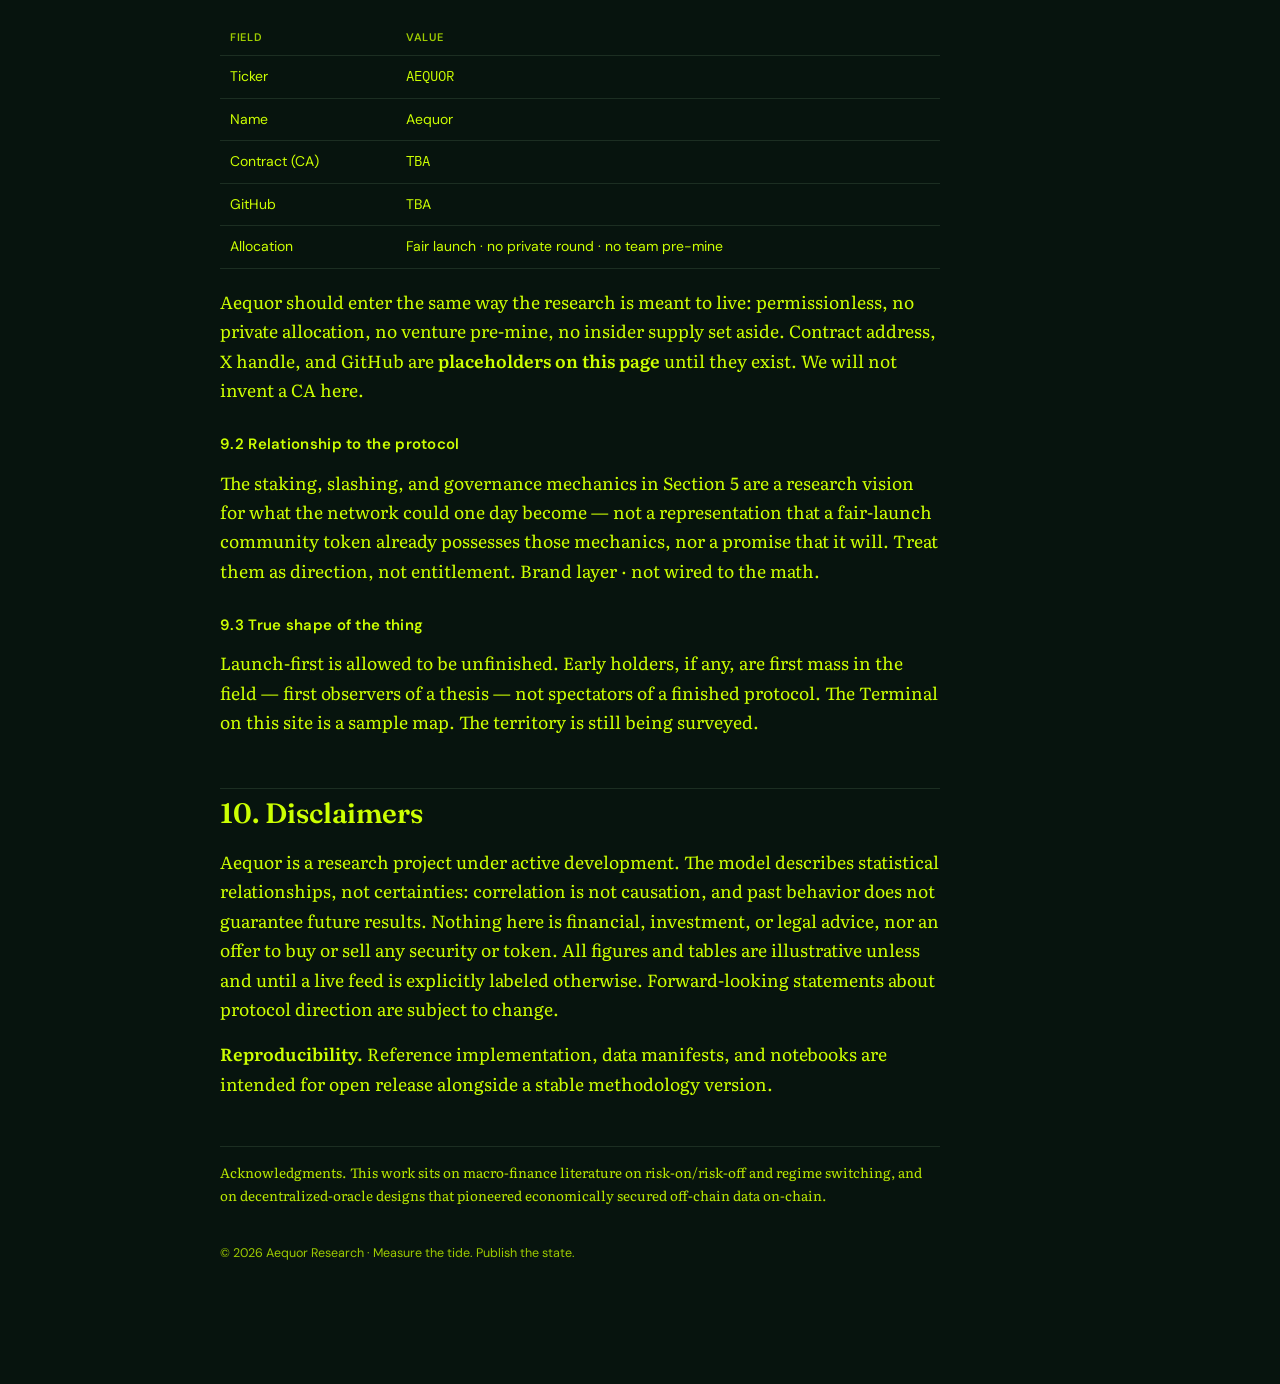
==== commit e535f2d1: "Rename Aestus brand to Aequor and lock text to Robinhood lime. Co-authored-by: Cursor <cursoragent@c" ====
--- a/index.html
+++ b/index.html
@@ -3,8 +3,8 @@
 <head>
   <meta charset="UTF-8" />
   <meta name="viewport" content="width=device-width, initial-scale=1" />
-  <title>Aestus Whitepaper</title>
-  <meta name="description" content="Aestus — measure the liquidity tide, publish the macro state." />
+  <title>Aequor Whitepaper</title>
+  <meta name="description" content="Aequor — measure the liquidity tide, publish the macro state." />
   <link rel="icon" href="assets/favicon.ico" sizes="any" />
   <link rel="icon" type="image/png" sizes="32x32" href="assets/favicon-32.png" />
   <link rel="icon" type="image/png" sizes="16x16" href="assets/favicon-16.png" />
@@ -16,9 +16,9 @@
 </head>
 <body>
 <header class="site-bar">
-  <img src="assets/logo.png" alt="Aestus seal" />
-  <span class="word">Aestus</span>
-  <span class="chip">$AESTUS</span>
+  <img src="assets/logo.png" alt="Aequor seal" />
+  <span class="word">Aequor</span>
+  <span class="chip">$AEQUOR</span>
   <span class="spacer"></span>
   <nav>
     <a href="terminal.html">Terminal</a>
@@ -33,7 +33,7 @@
   <div class="hero-grid">
     <div>
       <p class="hero-kicker">Whitepaper · draft v0.1 · July 2026</p>
-      <h1>Aestus</h1>
+      <h1>Aequor</h1>
       <p class="tag">Measure the tide. Publish the state.</p>
       <p class="support">
         A research reading of the macro liquidity force that moves risk books together —
@@ -41,11 +41,11 @@
       </p>
     </div>
     <aside class="hero-aside" aria-label="Launch status">
-      <div class="row"><span class="k">Ticker</span><span class="v">AESTUS</span></div>
+      <div class="row"><span class="k">Ticker</span><span class="v">AEQUOR</span></div>
       <div class="row"><span class="k">CA</span><span class="v">TBA</span></div>
       <div class="row"><span class="k">X</span><span class="v">TBA</span></div>
       <div class="row"><span class="k">GitHub</span><span class="v">TBA</span></div>
-      <div class="row"><span class="k">Contact</span><span class="v"><a href="mailto:research@aestus.fun">research@aestus.fun</a></span></div>
+      <div class="row"><span class="k">Contact</span><span class="v"><a href="mailto:research@aequor.fun">research@aequor.fun</a></span></div>
     </aside>
   </div>
   <svg class="tide-svg" viewBox="0 0 1120 72" preserveAspectRatio="none" aria-hidden="true">
@@ -73,20 +73,20 @@
 <main class="article">
 <article>
   <div class="doc-meta">
-    <span>Aestus Research</span>
-    <span><a href="mailto:research@aestus.fun">research@aestus.fun</a></span>
+    <span>Aequor Research</span>
+    <span><a href="mailto:research@aequor.fun">research@aequor.fun</a></span>
     <span>Draft v0.1 — July 2026</span>
   </div>
   <div class="abstract">
     <p><span class="ab-label">Abstract</span>
     Markets do not live separate lives. Bitcoin, equities, gold, crude, and the dollar breathe
     to one rhythm — the expansion and contraction of global liquidity. Traders feel the
-    connection as weather. Aestus treats it as a measurement problem. We estimate the
+    connection as weather. Aequor treats it as a measurement problem. We estimate the
     unobserved macro state from a public cross-asset panel — time-varying correlations, a
     hidden-Markov regime model, lead-lag analysis, and a composite liquidity reading — and
     intend to publish the result as an on-chain primitive any application can consume.
     An optimistic-oracle design is the research path for securing that feed. This paper
-    specifies the model and the intended protocol. The Aestus token, if and when it exists as
+    specifies the model and the intended protocol. The Aequor token, if and when it exists as
     a fair-launch community flag (Section 9), is kept honestly separate from the unbuilt
     machinery.</p>
   </div>
@@ -115,8 +115,7 @@
     control markets?
   </p>
   <p>
-    <strong>Aestus</strong> is the answer I kept arriving at. Named for the Latin tide and
-    surge, it does for global risk what a tide gauge does for water: read how high the water
+    <strong>Aequor</strong> is the answer I kept arriving at. Named for the Latin open sea — the level expanse of water — it does for global risk what a tide gauge does for water: read how high the water
     is, and whether it is coming in or going out. The reading is the product.
   </p>
 
@@ -140,7 +139,7 @@
     <li>A staged path from a single signed reporter toward multi-operator consensus.</li>
   </ul>
 
-  <h2 id="tide">2. The Macro Aestus</h2>
+  <h2 id="tide">2. The Macro Aequor</h2>
   <p>
     Model the global market as one body of water. A single tide — liquidity — raises and lowers
     the fleet. On top of the tide, currents create relative motion: gold against Bitcoin, a
@@ -156,7 +155,7 @@
   </ul>
   <div class="callout">
     In one line: <strong>every asset is first pushed by the same liquidity tide, then rotated by
-    a risk switch; only what remains is its own character.</strong> Aestus estimates the first
+    a risk switch; only what remains is its own character.</strong> Aequor estimates the first
     two layers and reports them.
   </div>
 
@@ -167,7 +166,7 @@
     <em>m<sub>t</sub></em>. The unobserved regime is
     <em>s<sub>t</sub></em> ∈ {1,…,K}. Headline outputs: regime label <em>s<sub>t</sub></em>,
     risk-on probability <em>P</em><sub>on</sub>(<em>t</em>), and the
-    <strong>Macro Aestus Index</strong> <em>T</em>(<em>t</em>) ∈ [0, 100].
+    <strong>Macro Aequor Index</strong> <em>T</em>(<em>t</em>) ∈ [0, 100].
   </p>
 
   <h2 id="model">3. Cross-Asset Model</h2>
@@ -260,7 +259,7 @@
     <span class="num">(3)</span>
   </div>
 
-  <h3>3.5 The Macro Aestus Index</h3>
+  <h3>3.5 The Macro Aequor Index</h3>
   <p>
     Headline scalar <em>T</em>(<em>t</em>) combines slow liquidity gravity with medium-frequency
     regime probability. Before normalization:
@@ -291,9 +290,9 @@
     not the territory of a running feed.
   </p>
 
-  <h2 id="oracle">5. The Aestus Oracle</h2>
-  <p>
-    Price oracles already exist. Aestus needs a different object: a slowly moving macro state
+  <h2 id="oracle">5. The Aequor Oracle</h2>
+  <p>
+    Price oracles already exist. Aequor needs a different object: a slowly moving macro state
     that must be hard to game and easy to dispute. The intended design is a staked optimistic
     oracle — operators post a signed report; a challenge window opens; bonded challengers can
     force a dispute game.
@@ -350,7 +349,7 @@
     what to trust.
   </p>
 
-  <h2 id="token">9. The Aestus Token</h2>
+  <h2 id="token">9. The Aequor Token</h2>
   <p>
     This section states plainly what the token is, why it would exist, and what it is not.
     We would rather be explicit and unexciting here than leave a gap for assumptions.
@@ -373,15 +372,15 @@
   <table>
     <thead><tr><th>Field</th><th>Value</th></tr></thead>
     <tbody>
-      <tr><td>Ticker</td><td><span class="mono">AESTUS</span></td></tr>
-      <tr><td>Name</td><td>Aestus</td></tr>
+      <tr><td>Ticker</td><td><span class="mono">AEQUOR</span></td></tr>
+      <tr><td>Name</td><td>Aequor</td></tr>
       <tr><td>Contract (CA)</td><td><span class="mono" id="ca-value">TBA</span></td></tr>
       <tr><td>GitHub</td><td><span id="github-value">TBA</span></td></tr>
       <tr><td>Allocation</td><td>Fair launch · no private round · no team pre-mine</td></tr>
     </tbody>
   </table>
   <p>
-    Aestus should enter the same way the research is meant to live: permissionless, no private
+    Aequor should enter the same way the research is meant to live: permissionless, no private
     allocation, no venture pre-mine, no insider supply set aside. Contract address, X handle,
     and GitHub are <strong>placeholders on this page</strong> until they exist. We will not
     invent a CA here.
@@ -404,7 +403,7 @@
 
   <h2 id="disc">10. Disclaimers</h2>
   <p>
-    Aestus is a research project under active development. The model describes statistical
+    Aequor is a research project under active development. The model describes statistical
     relationships, not certainties: correlation is not causation, and past behavior does not
     guarantee future results. Nothing here is financial, investment, or legal advice, nor an
     offer to buy or sell any security or token. All figures and tables are illustrative unless
@@ -422,7 +421,7 @@
       off-chain data on-chain.</p>
   </div>
 
-  <div class="footer">© 2026 Aestus Research · Measure the tide. Publish the state.</div>
+  <div class="footer">© 2026 Aequor Research · Measure the tide. Publish the state.</div>
 </article>
 </main>
 
--- a/style.css
+++ b/style.css
@@ -1,18 +1,19 @@
 :root {
-  --bg: #061018;
-  --bg-2: #0a1822;
-  --ink: #e7e2d4;
-  --head: #f5f1e6;
-  --muted: #8a9aa3;
-  --faint: #5c6b74;
-  --rule: #1c2c36;
-  --tide: #2f9e8f;
-  --tide-bright: #5ec4b4;
-  --sand: #d4b483;
-  --link: #7eb8c9;
-  --panel: #0c171f;
-  --green: #5dbb72;
-  --warn: #d4b483;
+  --bg: #07140e;
+  --bg-2: #0c1c14;
+  /* Text greens locked to Robinhood lime extracted from reference (#ccff02) */
+  --ink: #ccff02;
+  --head: #ccff02;
+  --muted: #b8e602;
+  --faint: #9ecc00;
+  --rule: #1c2e22;
+  --tide: #ccff02;
+  --tide-bright: #ccff02;
+  --sand: #ccff02;
+  --link: #ccff02;
+  --panel: #0c1a12;
+  --green: #ccff02;
+  --warn: #c4b06a;
   --off: #d46a8a;
   --bar-h: 64px;
 }
@@ -22,8 +23,8 @@
 body {
   margin: 0;
   background:
-    radial-gradient(1200px 480px at 10% -10%, rgba(47, 158, 143, 0.14), transparent 55%),
-    radial-gradient(900px 420px at 100% 0%, rgba(212, 180, 131, 0.08), transparent 50%),
+    radial-gradient(1200px 480px at 10% -10%, rgba(47, 158, 90, 0.16), transparent 55%),
+    radial-gradient(900px 420px at 100% 0%, rgba(95, 196, 122, 0.08), transparent 50%),
     var(--bg);
   color: var(--ink);
   font-family: "Literata", "Source Serif 4", Georgia, serif;
@@ -135,7 +136,7 @@
 }
 .hero-aside {
   font-family: "DM Sans", sans-serif;
-  background: linear-gradient(160deg, rgba(47,158,143,0.12), transparent 60%), var(--panel);
+  background: linear-gradient(160deg, rgba(47,158,90,0.12), transparent 60%), var(--panel);
   border: 1px solid var(--rule);
   border-radius: 2px;
   padding: 18px 20px;
@@ -165,7 +166,7 @@
   stroke-width: 1.6;
 }
 .tide-svg path.soft {
-  stroke: rgba(47, 158, 143, 0.35);
+  stroke: rgba(47, 158, 90, 0.35);
   stroke-width: 1.2;
 }
 @media (prefers-reduced-motion: no-preference) {
@@ -285,7 +286,7 @@
   height: 96px;
   width: auto;
   border-radius: 50%;
-  filter: drop-shadow(0 8px 24px rgba(47, 158, 143, 0.2));
+  filter: drop-shadow(0 8px 24px rgba(47, 158, 90, 0.2));
 }
 
 h2 {
@@ -344,7 +345,7 @@
   font-family: "IBM Plex Mono", monospace;
   font-size: 12.5px;
   line-height: 1.55;
-  color: #c5d0d4;
+  color: var(--ink);
 }
 pre { padding: 14px 16px; overflow-x: auto; }
 .algo .algo-title {
@@ -401,14 +402,14 @@
 }
 .callout {
   border-left: 3px solid var(--sand);
-  background: rgba(212, 180, 131, 0.06);
+  background: rgba(156, 188, 122, 0.06);
   padding: 12px 16px;
   margin: 20px 0;
   font-size: 16px;
 }
 .honesty {
   border: 1px solid var(--rule);
-  background: linear-gradient(135deg, rgba(47,158,143,0.08), transparent 50%), var(--panel);
+  background: linear-gradient(135deg, rgba(47,158,90,0.08), transparent 50%), var(--panel);
   padding: 18px 20px;
   margin: 22px 0;
   border-radius: 2px;
@@ -584,7 +585,7 @@
   align-items: center;
   justify-content: center;
   background:
-    linear-gradient(180deg, rgba(47,158,143,0.1), transparent 45%),
+    linear-gradient(180deg, rgba(47,158,90,0.1), transparent 45%),
     var(--panel);
 }
 .regime-tag {
